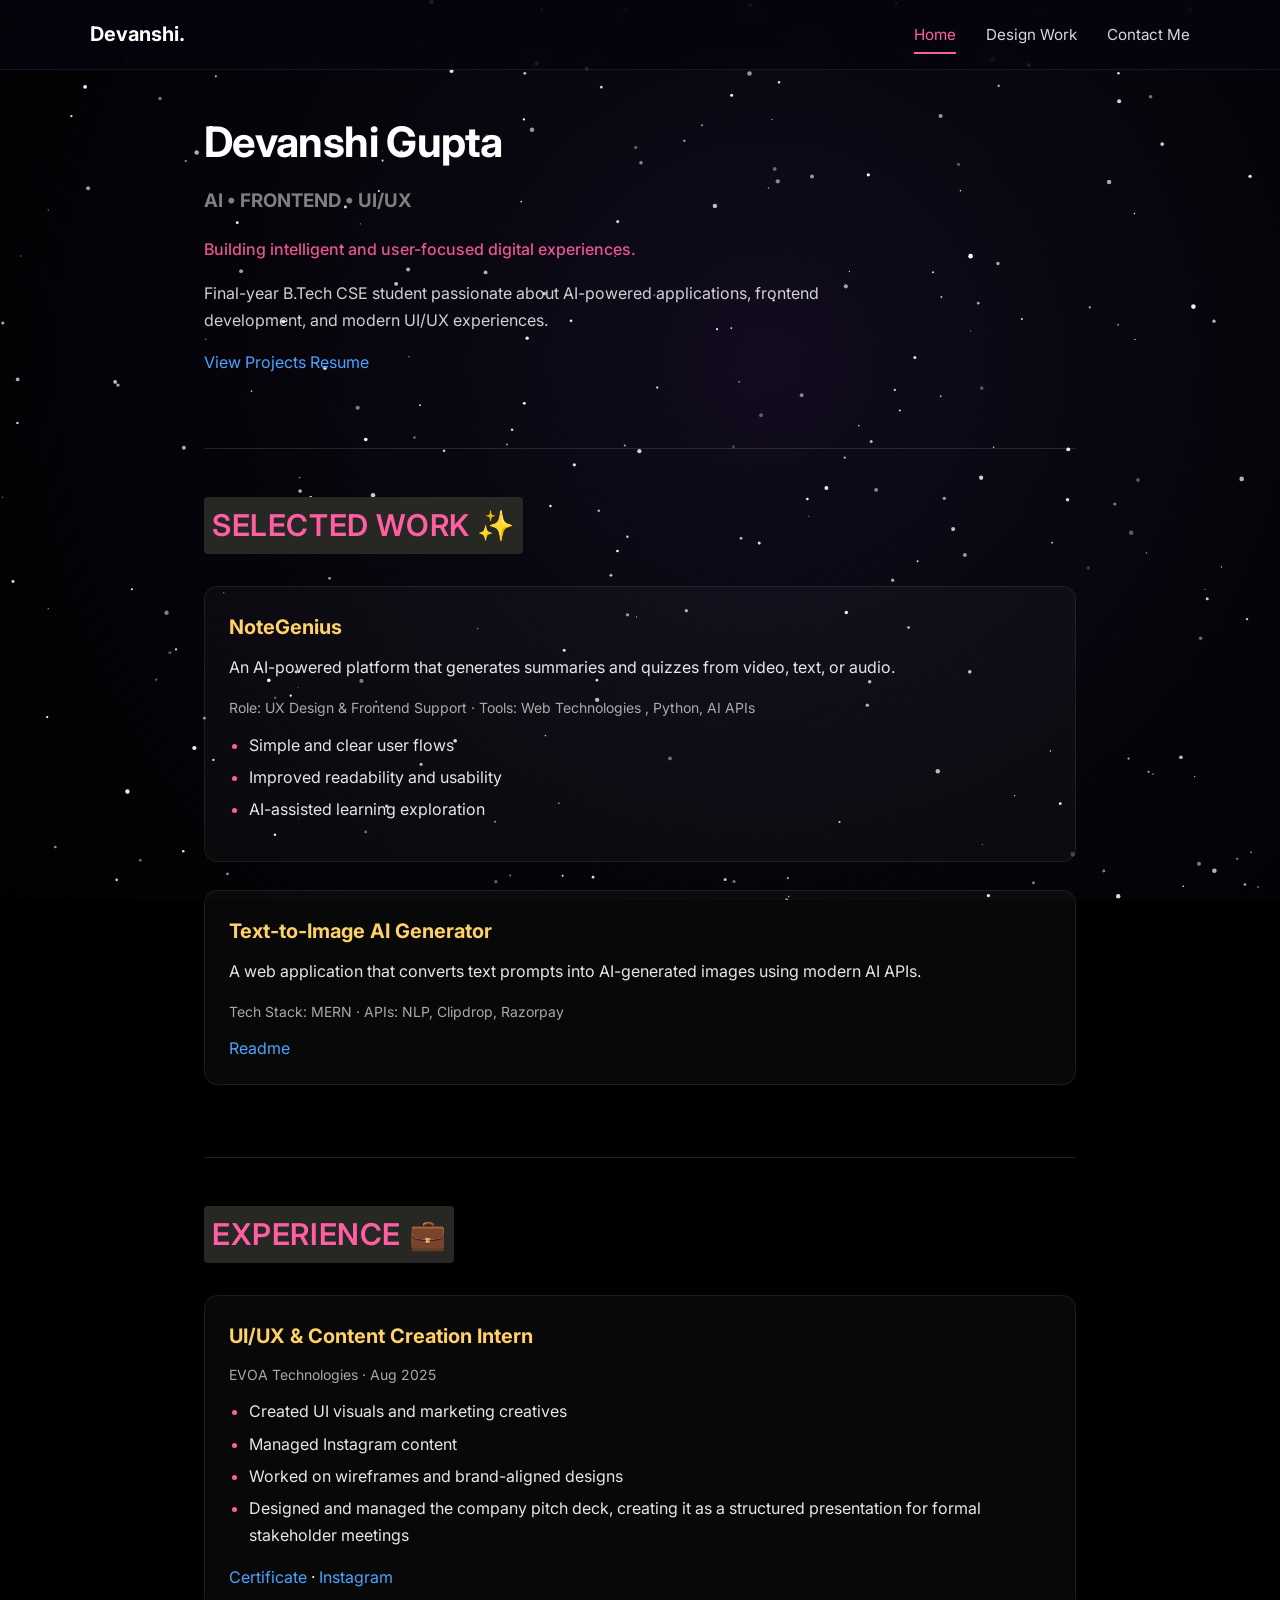
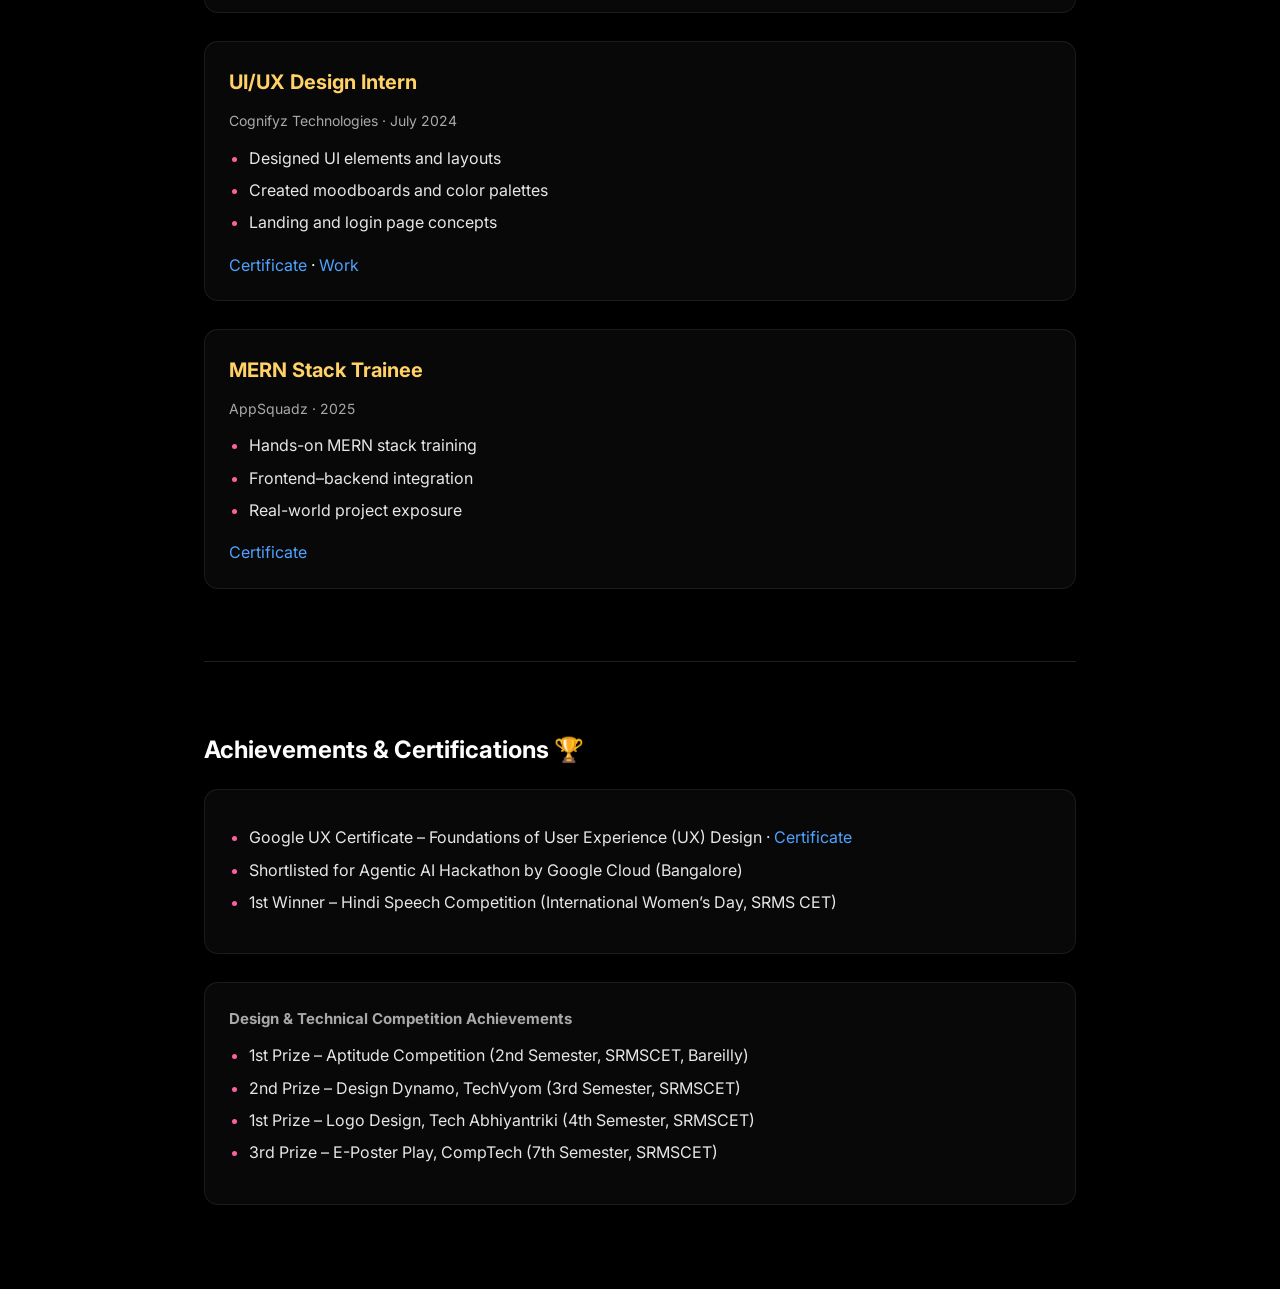
==== index.html @ cb3f4ba8 "Fix HTML encoding issues in index.html" ====
<!DOCTYPE html>
<html lang="en">
<head>
  <meta charset="UTF-8" />
  <meta name="viewport" content="width=device-width, initial-scale=1.0"/>
  <title>Devanshi Gupta | UI/UX Portfolio</title>
  <link rel="stylesheet" href="style.css" />
  <link href="https://fonts.googleapis.com/css2?family=Inter:wght@400;500;600;700&display=swap" rel="stylesheet">

</head>
<body>
  <canvas id="starfield"></canvas>
  <header class="navbar">
  <a href="index.html" class="logo">Devanshi.</a>

  <nav class="nav-links">
    <a href="index.html" class="active">Home</a>
    <a href="design-work.html">Design Work</a>
    <a href="contact.html">Contact Me</a>
  </nav>
  </header>

  <main class="container">

    <!-- HERO -->
    <section class="hero">
      <div class="hero-glow"></div>

      <div class="hero-card"><br>
        <h1>Devanshi Gupta</h1>
        <h3 class="hero-label" style="color: gray;">AI • FRONTEND • UI/UX</h3>

    <p class="tagline">
      Building intelligent and user-focused digital experiences.
    </p>

    <p class="hero-desc">
      Final-year B.Tech CSE student passionate about AI-powered applications,
      frontend development, and modern UI/UX experiences.
    </p>

    <div class="hero-buttons">
      <a href="#projects" class="hero-btn primary-btn">View Projects</a>

      <a href="YOUR_RESUME_LINK" target="_blank" class="hero-btn secondary-btn">
        Resume
      </a>
    </div>
  </div>
</section>

    <!-- SELECTED WORK -->
    <section class="section">
      <h2>SELECTED WORK ✨</h2>
      <!--
      <div class="project">
        
        <h3>Placement Prep Dashboard</h3>
        <p>
          A web dashboard concept designed to help final-year students track
          placement opportunities, deadlines, and interview stages.
        </p>
        <p class="meta">Role: UX/UI Designer · Tools: Figma</p>
        <ul>
          <li>User flows and information clarity</li>
          <li>Clean dashboard layout</li>
          <li>Status-based tracking</li>
        </ul>
      </div>
      
      <div class="project">
        <h3>Interactive Whiteboard</h3>
        <p>
          An interactive virtual whiteboard that allows users to draw diagrams
          and sketches directly in the browser.
        </p>
        <p class="meta">
          Role: UI Design & Frontend Development · Tools: HTML, CSS, JavaScript
        </p>
         <a href="https://github.com/DevanshiGupta15/whiteboard2/blob/master/README.md"
       target="_blank">
      Readme
    </a>
      </div>
      -->
      <div class="project">
        <h3>NoteGenius</h3>
        <p>
          An AI-powered platform that generates summaries and quizzes from video,
          text, or audio.
        </p>
        <p class="meta">
          Role: UX Design & Frontend Support · Tools: Web Technologies , Python, AI APIs
        </p>
        <ul>
          <li>Simple and clear user flows</li>
          <li>Improved readability and usability</li>
          <li>AI-assisted learning exploration</li>
        </ul>
      </div>

      <div class="project">
        <h3>Text-to-Image AI Generator</h3>
        <p>
          A web application that converts text prompts into AI-generated images
          using modern AI APIs.
        </p>
        <p class="meta">
          Tech Stack: MERN · APIs: NLP, Clipdrop, Razorpay
        </p>
        <a href="https://github.com/DevanshiGupta15/TexttoImg/blob/main/README.md"
       target="_blank">
      Readme
    </a>
      </div>
    </section>

    <!-- EXPERIENCE -->
    <section class="section">
      <h2>EXPERIENCE 💼</h2>

      <div class="experience">
  <h3>UI/UX & Content Creation Intern</h3>

  <p class="meta">
    EVOA Technologies · Aug 2025 
    
  </p>

  <ul>
    <li>Created UI visuals and marketing creatives</li>
    <li>Managed Instagram content</li>
    <li>Worked on wireframes and brand-aligned designs</li>
    <li>Designed and managed the company pitch deck, creating it as a structured presentation for formal stakeholder meetings</li>
  </ul>
  <a href="https://www.linkedin.com/in/devanshi-gupta15/overlay/1756136230328/single-media-viewer/?profileId=ACoAADd0i3QBAl_ICYkiX5ya7Vfgvtd6nAJAlPs"
       target="_blank">
      Certificate
    </a>
    ·
    <a href="https://www.instagram.com/evoaofficial/"
       target="_blank">
      Instagram
    </a>
</div>


      <div class="experience">
        <h3>UI/UX Design Intern</h3>
        <p class="meta">Cognifyz Technologies · July 2024</p>
        <ul>
          <li>Designed UI elements and layouts</li>
          <li>Created moodboards and color palettes</li>
          <li>Landing and login page concepts</li>
        </ul>
        <a href="https://drive.google.com/file/d/1uox9ehePHI4sU49pfSfSACr34cGUeNEq/view?usp=sharing"
       target="_blank">
      Certificate
    </a>
    ·
    <a href="https://www.linkedin.com/posts/devanshi-gupta15_cognifyztechnologies-cognifyz-cognifyztech-activity-7343749617496313856-ghlP?utm_source=share&utm_medium=member_desktop&rcm=ACoAADd0i3QBAl_ICYkiX5ya7Vfgvtd6nAJAlPs"
       target="_blank">
      Work
    </a>
      </div>

      <div class="experience">
        <h3>MERN Stack Trainee</h3>
        <p class="meta">AppSquadz · 2025</p>
        <ul>
          <li>Hands-on MERN stack training</li>
          <li>Frontend–backend integration</li>
          <li>Real-world project exposure</li>
        </ul>
         <a href="https://drive.google.com/file/d/1cUeeDwEfnVWPcHRhS9qw7sGqT5dxNeBy/view?usp=sharing"
       target="_blank">
      Certificate
    </a>
      </div>
    </section>

    <section class="section">
  <h2 class="section-label">Achievements & Certifications 🏆</h2>

  <div class="experience">
    <ul>
      <li>Google UX Certificate – Foundations of User Experience (UX) Design ·
  <a href="https://coursera.org/share/23628403253c7b2052f844e660d5f1ea"
     target="_blank">
    Certificate
  </a></li>
      <li>Shortlisted for Agentic AI Hackathon by Google Cloud (Bangalore)</li>
      <li>1st Winner – Hindi Speech Competition (International Women’s Day, SRMS CET)</li>
    </ul>
  </div>

  <div class="experience">
    <p class="meta"><strong>Design & Technical Competition Achievements</strong></p>
    <ul>
      <li>1st Prize – Aptitude Competition (2nd Semester, SRMSCET, Bareilly)</li>
      <li>2nd Prize – Design Dynamo, TechVyom (3rd Semester, SRMSCET)</li>
      <li>1st Prize – Logo Design, Tech Abhiyantriki (4th Semester, SRMSCET)</li>
      <li>3rd Prize – E-Poster Play, CompTech (7th Semester, SRMSCET)</li>
    </ul>
  </div>
</section>


    


  </main>
<script>
  const canvas = document.getElementById("starfield");
  const ctx = canvas.getContext("2d");

  function resize() {
    canvas.width = window.innerWidth;
    canvas.height = window.innerHeight;
  }
  window.addEventListener("resize", resize);
  resize();

  

  const isMobile = window.innerWidth < 768;

const stars = Array.from({ length: isMobile ? 160 : 260 }, () => ({
    x: Math.random() * canvas.width,
    y: Math.random() * canvas.height,
    r: Math.random() * 1.8 + 0.5,
    speed: Math.random() * 0.4 + 0.2,
    alpha: Math.random(),
    twinkleSpeed: Math.random() * 0.02 + 0.005
  }));

  let shootingStar = null;

  function createShootingStar() {
    shootingStar = {
      x: Math.random() * canvas.width,
      y: Math.random() * canvas.height * 0.4,
      vx: Math.random() * 10 + 8,
      vy: Math.random() * 5 + 4,
      life: 0
    };
  }

  function animate() {
    ctx.clearRect(0, 0, canvas.width, canvas.height);

    /* 🌌 VISIBLE purple-blue galaxy glow */
    const glow = ctx.createRadialGradient(
      canvas.width * 0.6,
      canvas.height * 0.4,
      0,
      canvas.width * 0.6,
      canvas.height * 0.4,
      canvas.width
    );
    glow.addColorStop(0, "rgba(150,100,255,0.12)");
    glow.addColorStop(1, "rgba(0,0,0,0)");
    ctx.fillStyle = glow;
    ctx.fillRect(0, 0, canvas.width, canvas.height);

    /* ⭐ stars */
    stars.forEach(star => {
      star.alpha += star.twinkleSpeed;
      if (star.alpha <= 0 || star.alpha >= 1) {
        star.twinkleSpeed *= -1;
      }

      ctx.fillStyle = `rgba(255,255,255,${star.alpha})`;
      ctx.beginPath();
      ctx.arc(
        star.x,
        star.y,
        star.r,
        0,
        Math.PI * 2
      );
      ctx.fill();

      star.y -= star.speed;
      if (star.y < 0) {
        star.y = canvas.height;
        star.x = Math.random() * canvas.width;
      }
    });

    /* 🌠 MORE FREQUENT shooting star */
    if (Math.random() < (isMobile ? 0.003 : 0.006) && !shootingStar) {

      createShootingStar();
    }

    if (shootingStar) {
      ctx.strokeStyle = "rgba(255,255,255,0.9)";
      ctx.lineWidth = 2.5;
      ctx.beginPath();
      ctx.moveTo(shootingStar.x, shootingStar.y);
      ctx.lineTo(
        shootingStar.x - shootingStar.vx * 4,
        shootingStar.y - shootingStar.vy * 4
      );
      ctx.stroke();

      shootingStar.x += shootingStar.vx;
      shootingStar.y += shootingStar.vy;
      shootingStar.life++;

      if (shootingStar.life > 24) shootingStar = null;
    }

    requestAnimationFrame(animate);
  }

  animate();
</script>



</body>
</html>
---- style.css ----
/* ---------------- RESET & BASE ---------------- */
* {
  box-sizing: border-box;
}

body {
  margin: 0;
  font-family: Inter, system-ui, -apple-system, BlinkMacSystemFont, sans-serif;
  background: radial-gradient(circle at top, #0a0a0a, #000);
  color: #fff;
  line-height: 1.65;
}

/* ---------------- LAYOUT ---------------- */
.container {
  max-width: 920px;
  margin: auto;
  padding: 56px 24px;
}

/* ---------------- HERO ---------------- */
.hero {
  margin-bottom: 72px;
}

.hero h1 {
  font-size: clamp(36px, 6vw, 52px);
  margin-bottom: 12px;
  letter-spacing: -0.02em;
}

.tagline {
  color: #ff5fa2;
  font-weight: 500;
  margin-bottom: 18px;
  font-size: 16px;
}

.hero p {
  max-width: 680px;
  opacity: 0.9;
}

/* ---------------- SECTIONS ---------------- */
.section {
  margin-top: 72px;
  padding-top: 48px;
  border-top: 1px solid rgba(255, 255, 255, 0.12);
}


/* -------- Notion-style Section Labels -------- */
/* -------- Notion-style section labels (ONLY work & experience) -------- */
/* HERO H1 – always big */


/* ===== Notion-style section badge (Selected Work, Experience ONLY) ===== */
/* ===== Pixel-close Notion section badge ===== */
.section:not(:last-child) > h1,
.section:not(:last-child) > h2 {
  all: unset;
  display: inline-flex;
  align-items: center;
  gap: 6px;

  font-family: Inter, system-ui, sans-serif;
  font-size: 30px;
  font-weight: 600;
  letter-spacing: 0.02em;
  text-transform: uppercase;

  color: #ff5fa2;                      /* softer Notion pink */
  background: rgb(39, 39, 36);/* flat highlight */

  padding: 4px 8px;                    /* tighter like Notion */
  border-radius: 4px;                  /* NOT pill */

  margin-bottom: 32px;
}





/* ---------------- CARDS ---------------- */
.project,
.experience {
  background: rgba(255, 255, 255, 0.03);
  border: 1px solid rgba(255, 255, 255, 0.08);
  border-radius: 14px;
  padding: 24px 24px 22px;
  margin-bottom: 28px;
  transition: transform 0.25s ease, box-shadow 0.25s ease, border 0.25s ease;
}

.project:hover,
.experience:hover {
  transform: translateY(-4px);

  /* STRONGER pink outline */
  border: 2px solid #ff5fa2;

  /* subtle glow so stars ke upar bhi dikhe */
  box-shadow:
    0 0 0 1px rgba(255, 95, 162, 0.6),
    0 12px 30px rgba(0, 0, 0, 0.7);
}


/* ---------------- HEADINGS ---------------- */
.project h3,
.experience h3 {
  margin-top: 0;
  margin-bottom: 10px;
  color: #ffd166;
  font-size: 20px;
}

/* ---------------- TEXT ---------------- */
p {
  color: rgba(255, 255, 255, 0.9);
  margin-top: 0;
}

.meta {
  color: rgba(255, 255, 255, 0.65);
  font-size: 14px;
  margin-bottom: 12px;
}

/* ---------------- LISTS ---------------- */
ul {
  padding-left: 20px;
  margin-top: 10px;
}

li {
  margin-bottom: 6px;
  color: rgba(255, 255, 255, 0.9);
}

ul li::marker {
  color: #ff5fa2;
}

/* ---------------- CONTACT ---------------- */
.section:last-child p {
  margin-bottom: 10px;
  font-size: 15px;
}

/* ---------------- LINKS ---------------- */
a {
  color: #4da3ff;
  text-decoration: none;
  transition: color 0.2s ease;
}

a:hover {
  color: #8fc1ff;
  text-decoration: underline;
}

/* ---------------- RESPONSIVE ---------------- */
@media (max-width: 600px) {
  .container {
    padding: 40px 18px;
  }

  .project,
  .experience {
    padding: 20px;
  }
}
.hero h1 {
  font-family: Inter, system-ui, -apple-system, BlinkMacSystemFont, sans-serif;
  font-size: 42px;              /* Notion H1 feel */
  font-weight: 700;             /* Same as Notion */
  line-height: 1.2;
  letter-spacing: -0.015em;     /* Notion-style tight spacing */
  margin-bottom: 12px;
}
/* ===== Notion-style Contact heading ===== */

.section:last-child > h3 {
  all: unset; /* reset badge / heading interference */
  display: flex;
  align-items: center;
  gap: 6px;

  font-family: Inter, system-ui, sans-serif;
  font-size: 24px;      /* ≈ 1.5em Notion H2 */
  font-weight: 600;
  line-height: 1.3;

  color: #ffffff;
  margin-bottom: 16px;
}
/* ===== Contact blue strip ===== */
.contact-section {
  background: linear-gradient(
    90deg,
    rgba(77, 163, 255, 0.15),
    rgba(77, 163, 255, 0.05)
  );
  border-left: 4px solid #4da3ff;
  padding: 32px 24px;
  border-radius: 12px;
}

/* Contact heading */
.contact-section h2 {
  margin-top: 0;
  font-size: 24px;
  font-weight: 600;
}

/* Contact links */
.contact-section a {
  color: #4da3ff;
  font-weight: 500;
}

.contact-section a:hover {
  text-decoration: underline;
}
/* ===== Live animated dark background ===== */
body {
  background: #000;
  position: relative;
  overflow-x: hidden;
}

/* ===== Starfield canvas background ===== */
#starfield {
  position: fixed;
  top: 0;
  left: 0;
  width: 100%;
  height: 100%;
  z-index: -1;      /* content ke peeche */
  background: black;
}
/* =========================================
   MULTI-PAGE NAVIGATION
========================================= */

.navbar {
  position: fixed;
  top: 0;
  left: 0;
  width: 100%;
  padding: 18px 7%;
  display: flex;
  align-items: center;
  justify-content: space-between;
  background: rgba(5, 5, 15, 0.72);
  backdrop-filter: blur(14px);
  -webkit-backdrop-filter: blur(14px);
  border-bottom: 1px solid rgba(255, 255, 255, 0.08);
  box-sizing: border-box;
  z-index: 1000;
}

.logo {
  color: #ffffff;
  font-size: 1.25rem;
  font-weight: 700;
  text-decoration: none;
}

.nav-links {
  display: flex;
  align-items: center;
  gap: 30px;
}

.nav-links a {
  position: relative;
  color: #d7d7e0;
  font-size: 0.95rem;
  text-decoration: none;
  transition: color 0.25s ease;
}

.nav-links a:hover,
.nav-links a.active {
  color: #ff5fa2;
}

.nav-links a::after {
  content: "";
  position: absolute;
  left: 0;
  bottom: -7px;
  width: 0;
  height: 2px;
  background: #ff5fa2;
  transition: width 0.25s ease;
}

.nav-links a:hover::after,
.nav-links a.active::after {
  width: 100%;
}

main {
  width: min(1100px, calc(100% - 48px));
  margin: 0 auto;
  padding-top: 90px;
}


/* =========================================
   COMMON INTERNAL PAGE HERO
========================================= */

.page-hero {
  max-width: 780px;
  padding: 75px 0 50px;
}

.page-hero h1 {
  margin: 8px 0 20px;
  font-size: clamp(3rem, 7vw, 5.7rem);
  line-height: 1;
  letter-spacing: -0.06em;
}

.page-hero > p:last-child {
  max-width: 700px;
  color: #b9b9c6;
  font-size: 1rem;
  line-height: 1.8;
}

.eyebrow {
  margin-bottom: 10px;
  color: #ff5fa2;
  font-size: 0.78rem;
  font-weight: 700;
  letter-spacing: 0.18em;
  text-transform: uppercase;
}

.green-text {
  color: #71f5a7;
}


/* =========================================
   DESIGN WORK CATEGORY CARDS
========================================= */

.design-category-grid {
  display: grid;
  grid-template-columns: repeat(2, minmax(0, 1fr));
  gap: 25px;
  padding-bottom: 90px;
}

.design-category-card {
  position: relative;
  min-height: 360px;
  padding: 34px;
  display: flex;
  flex-direction: column;
  justify-content: space-between;
  color: #ffffff;
  text-decoration: none;
  overflow: hidden;
  background:
    radial-gradient(
      circle at 90% 10%,
      rgba(113, 245, 167, 0.21),
      transparent 36%
    ),
    rgba(11, 29, 22, 0.78);
  border: 2px solid rgba(113, 245, 167, 0.55);
  border-radius: 22px;
  box-shadow:
    0 0 0 1px rgba(113, 245, 167, 0.08),
    0 18px 45px rgba(0, 0, 0, 0.42);
  transition:
    transform 0.3s ease,
    border-color 0.3s ease,
    box-shadow 0.3s ease;
}

.design-category-card::before {
  content: "";
  position: absolute;
  width: 170px;
  height: 170px;
  right: -55px;
  bottom: -60px;
  background: rgba(113, 245, 167, 0.1);
  border: 1px solid rgba(113, 245, 167, 0.25);
  border-radius: 50%;
}

.design-category-card:hover {
  transform: translateY(-7px);
  border-color: #71f5a7;
  box-shadow:
    0 0 0 1px rgba(113, 245, 167, 0.45),
    0 22px 50px rgba(0, 0, 0, 0.55),
    0 0 32px rgba(113, 245, 167, 0.1);
}

.category-number {
  position: relative;
  color: rgba(113, 245, 167, 0.7);
  font-size: 0.8rem;
  font-weight: 700;
  letter-spacing: 0.16em;
}

.category-content {
  position: relative;
  z-index: 1;
}

.category-label {
  margin-bottom: 10px;
  color: #71f5a7;
  font-size: 0.75rem;
  font-weight: 700;
  letter-spacing: 0.12em;
  text-transform: uppercase;
}

.category-content h2 {
  margin: 0 0 18px;
  font-size: clamp(2rem, 4vw, 3rem);
  line-height: 1.05;
  letter-spacing: -0.045em;
}

.category-content > p {
  max-width: 470px;
  margin-bottom: 30px;
  color: #b9c8be;
  line-height: 1.75;
}

.category-link {
  display: inline-flex;
  align-items: center;
  gap: 10px;
  color: #ffffff;
  font-size: 0.92rem;
  font-weight: 600;
}

.category-link span {
  color: #71f5a7;
  font-size: 1.15rem;
  transition: transform 0.25s ease;
}

.design-category-card:hover .category-link span {
  transform: translateX(5px);
}


/* =========================================
   PHOTOSHOP AND CANVA GALLERIES
========================================= */

.gallery-hero {
  padding-bottom: 40px;
}

.back-link {
  display: inline-block;
  margin-bottom: 40px;
  color: #b7b7c4;
  font-size: 0.88rem;
  text-decoration: none;
  transition: color 0.25s ease;
}

.back-link:hover {
  color: #71f5a7;
}

.design-gallery {
  display: grid;
  grid-template-columns: repeat(2, minmax(0, 1fr));
  gap: 24px;
  padding-bottom: 90px;
}

.gallery-card {
  overflow: hidden;
  background: rgba(13, 18, 25, 0.82);
  border: 1px solid rgba(113, 245, 167, 0.2);
  border-radius: 18px;
  box-shadow: 0 16px 38px rgba(0, 0, 0, 0.38);
  transition:
    transform 0.3s ease,
    border-color 0.3s ease;
}

.gallery-card:hover {
  transform: translateY(-5px);
  border-color: rgba(113, 245, 167, 0.75);
}

.gallery-image {
  width: 100%;
  aspect-ratio: 4 / 3;
  overflow: hidden;
  background: rgba(255, 255, 255, 0.04);
}

.gallery-image img {
  width: 100%;
  height: 100%;
  display: block;
  object-fit: cover;
  transition: transform 0.45s ease;
}

.gallery-card:hover .gallery-image img {
  transform: scale(1.035);
}

.gallery-info {
  padding: 20px 22px 22px;
}

.gallery-info h3 {
  margin: 0 0 8px;
  font-size: 1.12rem;
}

.gallery-info p {
  margin: 0;
  color: #9696a5;
  font-size: 0.84rem;
}


/* =========================================
   CONTACT PAGE BLUE BOX
========================================= */

.contact-blue-box {
  padding: 42px;
  display: grid;
  grid-template-columns: 1.15fr 0.85fr;
  gap: 45px;
  align-items: center;
  background:
    radial-gradient(
      circle at 15% 20%,
      rgba(98, 170, 255, 0.27),
      transparent 40%
    ),
    linear-gradient(
      135deg,
      rgba(20, 66, 145, 0.88),
      rgba(24, 38, 100, 0.88)
    );
  border: 1px solid rgba(130, 187, 255, 0.45);
  border-radius: 24px;
  box-shadow:
    0 18px 50px rgba(0, 0, 0, 0.45),
    0 0 35px rgba(58, 131, 246, 0.1);
}

.contact-small-heading {
  margin-bottom: 14px;
  color: #a9d2ff;
  font-size: 0.78rem;
  font-weight: 700;
  letter-spacing: 0.15em;
  text-transform: uppercase;
}

.contact-blue-content h2 {
  max-width: 650px;
  margin: 0 0 18px;
  font-size: clamp(2rem, 4vw, 3.3rem);
  line-height: 1.08;
  letter-spacing: -0.045em;
}

.contact-blue-content > p:last-child {
  max-width: 600px;
  margin: 0;
  color: #c7d9f4;
  line-height: 1.75;
}

.contact-links {
  display: flex;
  flex-direction: column;
  gap: 12px;
}

.contact-link-item {
  padding: 15px 17px;
  display: flex;
  flex-direction: column;
  gap: 6px;
  color: #ffffff;
  text-decoration: none;
  background: rgba(5, 17, 49, 0.34);
  border: 1px solid rgba(166, 207, 255, 0.2);
  border-radius: 13px;
  transition:
    background 0.25s ease,
    border-color 0.25s ease,
    transform 0.25s ease;
}

.contact-link-item:hover {
  transform: translateX(4px);
  background: rgba(5, 17, 49, 0.55);
  border-color: rgba(166, 207, 255, 0.65);
}

.contact-link-label {
  color: #a9d2ff;
  font-size: 0.72rem;
  font-weight: 700;
  letter-spacing: 0.12em;
  text-transform: uppercase;
}


/* =========================================
   DIRECT MAIL SECTION
========================================= */

.direct-mail-section {
  margin: 28px 0 90px;
  padding: 38px;
  display: grid;
  grid-template-columns: auto 1fr;
  gap: 28px;
  align-items: start;
  background: rgba(14, 14, 29, 0.82);
  border: 1px solid rgba(255, 255, 255, 0.1);
  border-radius: 22px;
  box-shadow: 0 16px 42px rgba(0, 0, 0, 0.36);
}

.mail-icon {
  width: 64px;
  height: 64px;
  display: grid;
  place-items: center;
  color: #ff8abc;
  font-size: 1.7rem;
  background: rgba(255, 95, 162, 0.1);
  border: 1px solid rgba(255, 95, 162, 0.28);
  border-radius: 16px;
}

.mail-content h2 {
  margin: 0 0 12px;
  font-size: clamp(1.8rem, 4vw, 2.7rem);
  letter-spacing: -0.04em;
}

.mail-content > p:not(.eyebrow) {
  max-width: 650px;
  margin-bottom: 25px;
  color: #aaaab8;
  line-height: 1.75;
}

.mail-button {
  display: inline-flex;
  align-items: center;
  gap: 10px;
  padding: 13px 20px;
  color: #ffffff;
  font-size: 0.9rem;
  font-weight: 600;
  text-decoration: none;
  background: linear-gradient(135deg, #ff5fa2, #7557ff);
  border-radius: 12px;
  box-shadow: 0 10px 28px rgba(255, 95, 162, 0.18);
  transition:
    transform 0.25s ease,
    box-shadow 0.25s ease;
}

.mail-button:hover {
  transform: translateY(-3px);
  box-shadow: 0 14px 32px rgba(255, 95, 162, 0.3);
}


/* =========================================
   RESPONSIVE DESIGN
========================================= */

@media (max-width: 800px) {
  .design-category-grid,
  .design-gallery,
  .contact-blue-box {
    grid-template-columns: 1fr;
  }

  .design-category-card {
    min-height: 310px;
  }

  .contact-blue-box {
    padding: 30px;
    gap: 32px;
  }
}

@media (max-width: 600px) {
  .navbar {
    padding: 16px 5%;
  }

  .logo {
    font-size: 1rem;
  }

  .nav-links {
    gap: 13px;
  }

  .nav-links a {
    font-size: 0.76rem;
  }

  main {
    padding-top: 78px;
  }

  .page-hero {
    padding: 52px 0 38px;
  }

  .design-category-card {
    min-height: 290px;
    padding: 25px;
  }

  .design-gallery {
    grid-template-columns: 1fr;
  }

  .contact-blue-box {
    padding: 25px;
  }

  .direct-mail-section {
    padding: 25px;
    grid-template-columns: 1fr;
  }

  .mail-icon {
    width: 54px;
    height: 54px;
  }
}

/* =========================
   PHOTOSHOP PAGE
========================= */

.photoshop-page {
  position: relative;
  z-index: 2;
  width: min(1180px, 92%);
  margin: 0 auto;
  padding: 140px 0 90px;
}

.photoshop-heading {
  margin-bottom: 85px;
}

.photoshop-label {
  margin-bottom: 14px;
  color: #56ff9d;
  font-size: 0.85rem;
  font-weight: 700;
  letter-spacing: 0.2em;
  text-transform: uppercase;
}

.photoshop-heading h1 {
  margin: 0 0 20px;
  font-size: clamp(3.2rem, 8vw, 6.5rem);
  font-weight: 800;
  line-height: 0.95;
  letter-spacing: -0.04em;
}

.photoshop-intro {
  max-width: 650px;
  color: #bcbccc;
  font-size: 1.05rem;
  line-height: 1.7;
}

.photoshop-project-list {
  display: flex;
  flex-direction: column;
  gap: 100px;
}

.photoshop-project {
  padding-bottom: 85px;
  border-bottom: 1px solid rgba(255, 255, 255, 0.12);
}

.photoshop-project:last-child {
  border-bottom: none;
}

.photoshop-project h2 {
  max-width: 1000px;
  margin: 0 0 42px;
  color: #ffffff;
  font-size: clamp(2rem, 4.5vw, 4rem);
  font-weight: 800;
  line-height: 1.15;
  letter-spacing: -0.025em;
}

.photoshop-images-row {
  display: grid;
  grid-template-columns: minmax(0, 1fr) auto minmax(0, 1fr);
  align-items: center;
  gap: 28px;
}

.photoshop-image-box {
  position: relative;
  width: 100%;
  height: 390px;
  padding: 0;
  overflow: hidden;
  border: 2px solid #43f58a;
  border-radius: 24px;
  background: rgba(67, 245, 138, 0.05);
  box-shadow: 0 0 0 rgba(67, 245, 138, 0);
  cursor: zoom-in;
  transition:
    transform 0.3s ease,
    box-shadow 0.3s ease,
    border-color 0.3s ease;
}

.photoshop-image-box:hover {
  transform: translateY(-7px);
  border-color: #73ffad;
  box-shadow: 0 20px 55px rgba(67, 245, 138, 0.18);
}

.photoshop-image-box:focus-visible {
  outline: 3px solid #ffffff;
  outline-offset: 5px;
}

.photoshop-image-box img {
  width: 100%;
  height: 100%;
  display: block;
  object-fit: cover;
  transition: transform 0.45s ease;
}

.photoshop-image-box:hover img {
  transform: scale(1.035);
}

.image-type {
  position: absolute;
  top: 18px;
  left: 18px;
  z-index: 2;
  padding: 8px 15px;
  border: 1px solid rgba(67, 245, 138, 0.6);
  border-radius: 999px;
  background: rgba(7, 9, 14, 0.86);
  color: #70ffa9;
  font-size: 0.78rem;
  font-weight: 700;
  letter-spacing: 0.08em;
  text-transform: uppercase;
  backdrop-filter: blur(8px);
}

.photoshop-arrow {
  color: #ff3f4f;
  font-size: clamp(3.5rem, 7vw, 6rem);
  line-height: 1;
  filter: drop-shadow(0 0 13px rgba(255, 63, 79, 0.55));
  animation: photoshopArrowMove 1.3s ease-in-out infinite;
}

@keyframes photoshopArrowMove {
  0%,
  100% {
    transform: translateX(0);
  }

  50% {
    transform: translateX(9px);
  }
}


/* PSD download link */

.psd-download-area {
  margin-top: 30px;
  text-align: center;
}

.psd-download-area p {
  margin: 0 0 6px;
  color: #ababba;
  font-size: 0.9rem;
}

.psd-download-link {
  color: #4c9fff;
  font-size: 1.05rem;
  font-weight: 600;
  text-decoration: underline;
  text-underline-offset: 4px;
  transition:
    color 0.25s ease,
    text-shadow 0.25s ease;
}

.psd-download-link:hover {
  color: #8bc4ff;
  text-shadow: 0 0 12px rgba(76, 159, 255, 0.45);
}


/* Image popup */

body.lightbox-open {
  overflow: hidden;
}

.photoshop-lightbox {
  position: fixed;
  inset: 0;
  z-index: 9999;
  display: flex;
  align-items: center;
  justify-content: center;
  padding: 40px;
  background: rgba(3, 5, 10, 0.88);
  opacity: 0;
  visibility: hidden;
  backdrop-filter: blur(12px);
  transition:
    opacity 0.28s ease,
    visibility 0.28s ease;
}

.photoshop-lightbox.show {
  opacity: 1;
  visibility: visible;
}

.photoshop-lightbox img {
  max-width: min(1050px, 90vw);
  max-height: 84vh;
  display: block;
  object-fit: contain;
  border: 3px solid #43f58a;
  border-radius: 20px;
  background: #090b10;
  box-shadow:
    0 0 30px rgba(67, 245, 138, 0.25),
    0 30px 90px rgba(0, 0, 0, 0.65);
  transform: scale(0.88);
  transition: transform 0.3s ease;
}

.photoshop-lightbox.show img {
  transform: scale(1);
}

.lightbox-close {
  position: fixed;
  top: 24px;
  right: 30px;
  z-index: 10000;
  width: 50px;
  height: 50px;
  padding: 0;
  border: 1px solid rgba(67, 245, 138, 0.55);
  border-radius: 50%;
  background: rgba(8, 10, 15, 0.9);
  color: #ffffff;
  font-family: Arial, sans-serif;
  font-size: 2rem;
  line-height: 1;
  cursor: pointer;
  transition:
    transform 0.25s ease,
    background 0.25s ease,
    border-color 0.25s ease;
}

.lightbox-close:hover {
  transform: rotate(90deg);
  border-color: #43f58a;
  background: rgba(67, 245, 138, 0.13);
}


/* Responsive */

@media (max-width: 850px) {
  .photoshop-page {
    padding-top: 115px;
  }

  .photoshop-heading {
    margin-bottom: 65px;
  }

  .photoshop-project-list {
    gap: 75px;
  }

  .photoshop-project {
    padding-bottom: 65px;
  }

  .photoshop-images-row {
    grid-template-columns: 1fr;
    gap: 22px;
  }

  .photoshop-arrow {
    justify-self: center;
    transform: rotate(90deg);
    animation: photoshopArrowMoveMobile 1.3s ease-in-out infinite;
  }

  @keyframes photoshopArrowMoveMobile {
    0%,
    100% {
      transform: rotate(90deg) translateX(0);
    }

    50% {
      transform: rotate(90deg) translateX(9px);
    }
  }

  .photoshop-image-box {
    height: 340px;
  }
}

@media (max-width: 520px) {
  .photoshop-page {
    width: 90%;
    padding-top: 105px;
  }

  .photoshop-heading h1 {
    font-size: 3rem;
  }

  .photoshop-project h2 {
    margin-bottom: 30px;
    font-size: 2rem;
  }

  .photoshop-image-box {
    height: 280px;
    border-radius: 18px;
  }

  .photoshop-lightbox {
    padding: 18px;
  }

  .photoshop-lightbox img {
    max-width: 94vw;
    max-height: 80vh;
    border-radius: 14px;
  }

  .lightbox-close {
    top: 15px;
    right: 15px;
    width: 44px;
    height: 44px;
  }
}
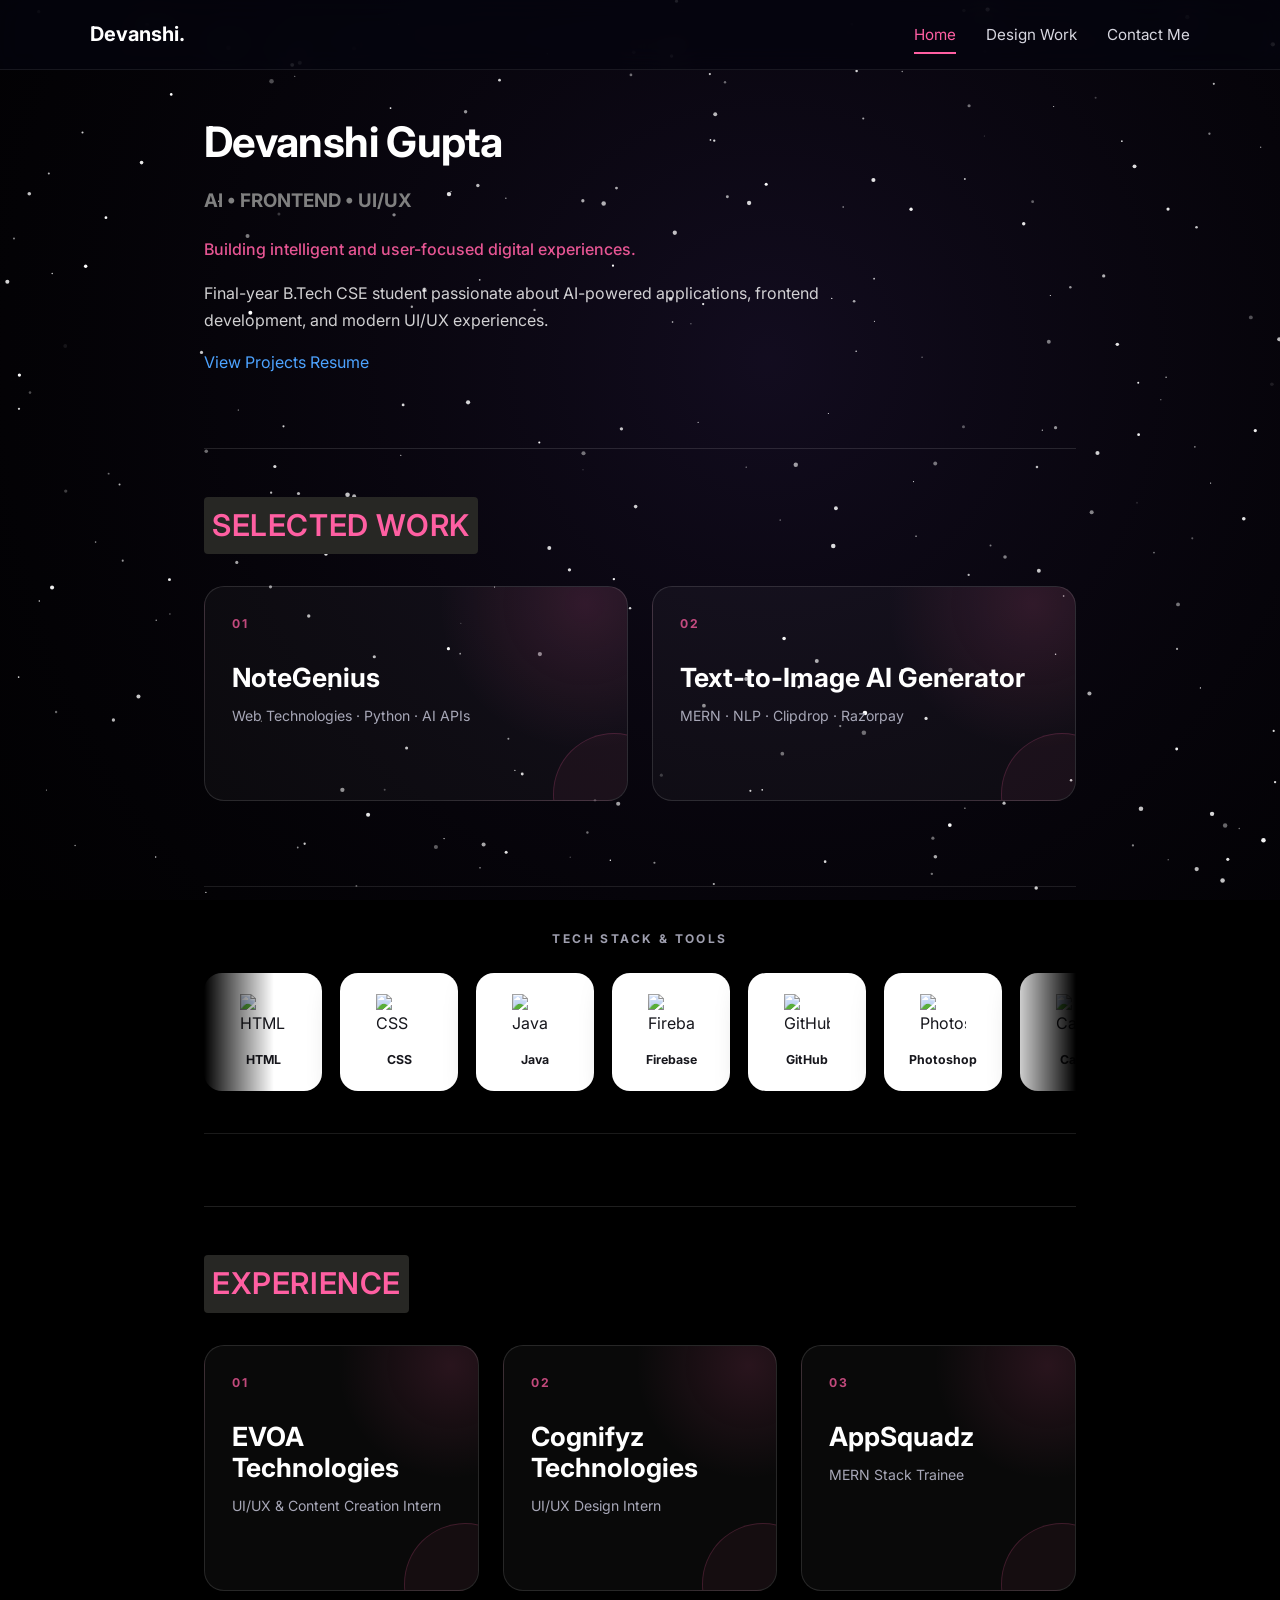
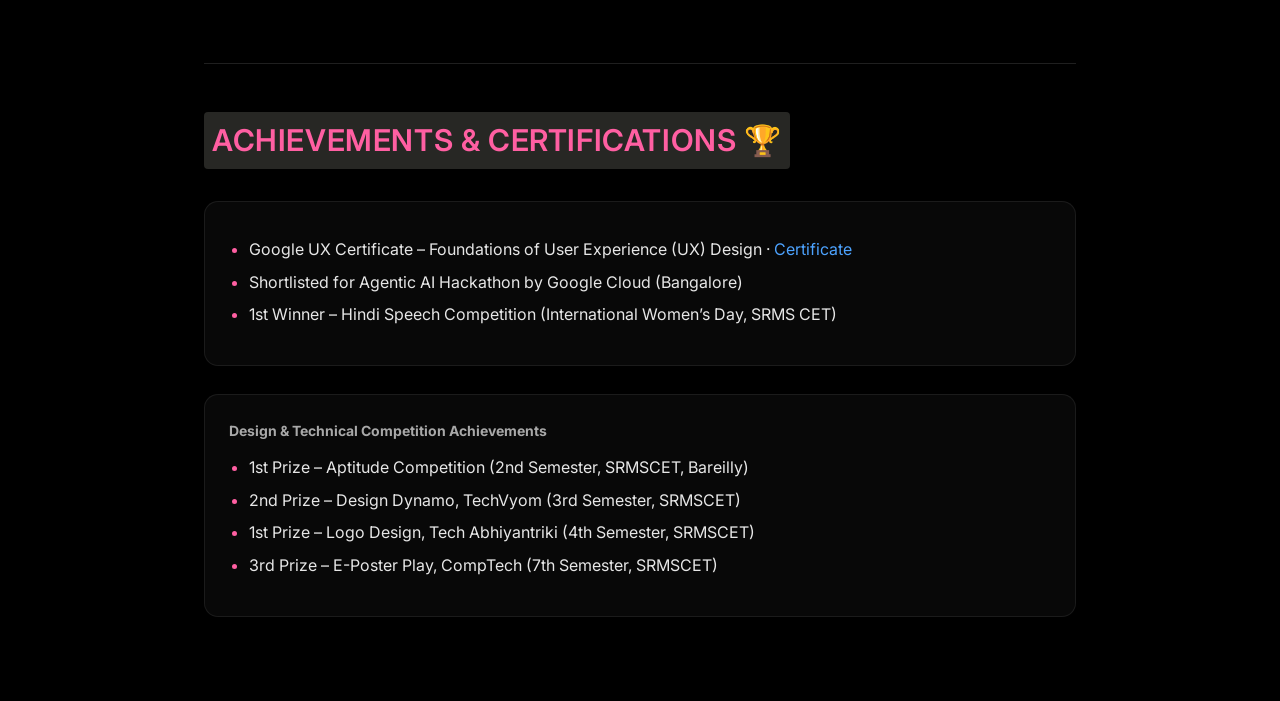
==== commit 506b0e3a: "Redesign homepage with interactive project cards and skills marquee" ====
--- a/index.html
+++ b/index.html
@@ -50,132 +50,148 @@
 </section>
 
     <!-- SELECTED WORK -->
-    <section class="section">
-      <h2>SELECTED WORK ✨</h2>
-      <!--
-      <div class="project">
-        
-        <h3>Placement Prep Dashboard</h3>
-        <p>
-          A web dashboard concept designed to help final-year students track
-          placement opportunities, deadlines, and interview stages.
-        </p>
-        <p class="meta">Role: UX/UI Designer · Tools: Figma</p>
-        <ul>
-          <li>User flows and information clarity</li>
-          <li>Clean dashboard layout</li>
-          <li>Status-based tracking</li>
-        </ul>
-      </div>
-      
-      <div class="project">
-        <h3>Interactive Whiteboard</h3>
-        <p>
-          An interactive virtual whiteboard that allows users to draw diagrams
-          and sketches directly in the browser.
-        </p>
-        <p class="meta">
-          Role: UI Design & Frontend Development · Tools: HTML, CSS, JavaScript
-        </p>
-         <a href="https://github.com/DevanshiGupta15/whiteboard2/blob/master/README.md"
-       target="_blank">
-      Readme
-    </a>
-      </div>
-      -->
-      <div class="project">
-        <h3>NoteGenius</h3>
-        <p>
-          An AI-powered platform that generates summaries and quizzes from video,
-          text, or audio.
-        </p>
-        <p class="meta">
-          Role: UX Design & Frontend Support · Tools: Web Technologies , Python, AI APIs
-        </p>
-        <ul>
-          <li>Simple and clear user flows</li>
-          <li>Improved readability and usability</li>
-          <li>AI-assisted learning exploration</li>
-        </ul>
-      </div>
-
-      <div class="project">
-        <h3>Text-to-Image AI Generator</h3>
-        <p>
-          A web application that converts text prompts into AI-generated images
-          using modern AI APIs.
-        </p>
-        <p class="meta">
-          Tech Stack: MERN · APIs: NLP, Clipdrop, Razorpay
-        </p>
-        <a href="https://github.com/DevanshiGupta15/TexttoImg/blob/main/README.md"
-       target="_blank">
-      Readme
-    </a>
+    <section class="section portfolio-section" id="projects">
+      <h2 class="portfolio-heading">SELECTED WORK</h2>
+
+      <div class="project-grid compact-grid">
+        <article class="expand-card project-card" tabindex="0" role="button" aria-label="Open NoteGenius project details">
+          <div class="card-summary">
+            <span class="card-number">01</span>
+            <h3>NoteGenius</h3>
+            <p class="compact-stack">Web Technologies · Python · AI APIs</p>
+            <span class="open-hint">Click to explore ↗</span>
+          </div>
+          <div class="card-details">
+            <h3>NoteGenius</h3>
+            <p>
+              An AI-powered platform that generates summaries and quizzes from video,
+              text, or audio.
+            </p>
+            <p class="meta">
+              Role: UX Design & Frontend Support · Tools: Web Technologies, Python, AI APIs
+            </p>
+            <ul>
+              <li>Simple and clear user flows</li>
+              <li>Improved readability and usability</li>
+              <li>AI-assisted learning exploration</li>
+            </ul>
+          </div>
+        </article>
+
+        <article class="expand-card project-card" tabindex="0" role="button" aria-label="Open Text-to-Image AI Generator project details">
+          <div class="card-summary">
+            <span class="card-number">02</span>
+            <h3>Text-to-Image AI Generator</h3>
+            <p class="compact-stack">MERN · NLP · Clipdrop · Razorpay</p>
+            <span class="open-hint">Click to explore ↗</span>
+          </div>
+          <div class="card-details">
+            <h3>Text-to-Image AI Generator</h3>
+            <p>
+              A web application that converts text prompts into AI-generated images
+              using modern AI APIs.
+            </p>
+            <p class="meta">Tech Stack: MERN · APIs: NLP, Clipdrop, Razorpay</p>
+            <a href="https://github.com/DevanshiGupta15/TexttoImg/blob/main/README.md" target="_blank">Readme</a>
+          </div>
+        </article>
       </div>
     </section>
 
+    <!-- SKILLS MARQUEE -->
+    <section class="skills-section" aria-label="Tech stack">
+      <p class="skills-label">TECH STACK & TOOLS</p>
+      <div class="skills-marquee">
+        <div class="skills-track">
+          <div class="skill-box"><img src="https://cdn.jsdelivr.net/gh/devicons/devicon/icons/html5/html5-original.svg" alt="HTML"><span>HTML</span></div>
+          <div class="skill-box"><img src="https://cdn.jsdelivr.net/gh/devicons/devicon/icons/css3/css3-original.svg" alt="CSS"><span>CSS</span></div>
+          <div class="skill-box"><img src="https://cdn.jsdelivr.net/gh/devicons/devicon/icons/java/java-original.svg" alt="Java"><span>Java</span></div>
+          <div class="skill-box"><img src="https://cdn.jsdelivr.net/gh/devicons/devicon/icons/firebase/firebase-plain.svg" alt="Firebase"><span>Firebase</span></div>
+          <div class="skill-box"><img src="https://cdn.jsdelivr.net/gh/devicons/devicon/icons/github/github-original.svg" alt="GitHub"><span>GitHub</span></div>
+          <div class="skill-box"><img src="https://api.iconify.design/logos:adobe-photoshop.svg" alt="Photoshop"><span>Photoshop</span></div>
+          <div class="skill-box"><img src="https://api.iconify.design/logos:canva-icon.svg" alt="Canva"><span>Canva</span></div>
+          <div class="skill-box"><img src="https://api.iconify.design/logos:microsoft-powerpoint.svg" alt="PowerPoint"><span>PowerPoint</span></div>
+          <div class="skill-box"><img src="https://api.iconify.design/logos:microsoft-word.svg" alt="Microsoft Word"><span>Word</span></div>
+
+          <div class="skill-box" aria-hidden="true"><img src="https://cdn.jsdelivr.net/gh/devicons/devicon/icons/html5/html5-original.svg" alt=""><span>HTML</span></div>
+          <div class="skill-box" aria-hidden="true"><img src="https://cdn.jsdelivr.net/gh/devicons/devicon/icons/css3/css3-original.svg" alt=""><span>CSS</span></div>
+          <div class="skill-box" aria-hidden="true"><img src="https://cdn.jsdelivr.net/gh/devicons/devicon/icons/java/java-original.svg" alt=""><span>Java</span></div>
+          <div class="skill-box" aria-hidden="true"><img src="https://cdn.jsdelivr.net/gh/devicons/devicon/icons/firebase/firebase-plain.svg" alt=""><span>Firebase</span></div>
+          <div class="skill-box" aria-hidden="true"><img src="https://cdn.jsdelivr.net/gh/devicons/devicon/icons/github/github-original.svg" alt=""><span>GitHub</span></div>
+          <div class="skill-box" aria-hidden="true"><img src="https://api.iconify.design/logos:adobe-photoshop.svg" alt=""><span>Photoshop</span></div>
+          <div class="skill-box" aria-hidden="true"><img src="https://api.iconify.design/logos:canva-icon.svg" alt=""><span>Canva</span></div>
+          <div class="skill-box" aria-hidden="true"><img src="https://api.iconify.design/logos:microsoft-powerpoint.svg" alt=""><span>PowerPoint</span></div>
+          <div class="skill-box" aria-hidden="true"><img src="https://api.iconify.design/logos:microsoft-word.svg" alt=""><span>Word</span></div>
+        </div>
+      </div>
+    </section>
+
     <!-- EXPERIENCE -->
-    <section class="section">
-      <h2>EXPERIENCE 💼</h2>
-
-      <div class="experience">
-  <h3>UI/UX & Content Creation Intern</h3>
-
-  <p class="meta">
-    EVOA Technologies · Aug 2025 
-    
-  </p>
-
-  <ul>
-    <li>Created UI visuals and marketing creatives</li>
-    <li>Managed Instagram content</li>
-    <li>Worked on wireframes and brand-aligned designs</li>
-    <li>Designed and managed the company pitch deck, creating it as a structured presentation for formal stakeholder meetings</li>
-  </ul>
-  <a href="https://www.linkedin.com/in/devanshi-gupta15/overlay/1756136230328/single-media-viewer/?profileId=ACoAADd0i3QBAl_ICYkiX5ya7Vfgvtd6nAJAlPs"
-       target="_blank">
-      Certificate
-    </a>
-    ·
-    <a href="https://www.instagram.com/evoaofficial/"
-       target="_blank">
-      Instagram
-    </a>
-</div>
-
-
-      <div class="experience">
-        <h3>UI/UX Design Intern</h3>
-        <p class="meta">Cognifyz Technologies · July 2024</p>
-        <ul>
-          <li>Designed UI elements and layouts</li>
-          <li>Created moodboards and color palettes</li>
-          <li>Landing and login page concepts</li>
-        </ul>
-        <a href="https://drive.google.com/file/d/1uox9ehePHI4sU49pfSfSACr34cGUeNEq/view?usp=sharing"
-       target="_blank">
-      Certificate
-    </a>
-    ·
-    <a href="https://www.linkedin.com/posts/devanshi-gupta15_cognifyztechnologies-cognifyz-cognifyztech-activity-7343749617496313856-ghlP?utm_source=share&utm_medium=member_desktop&rcm=ACoAADd0i3QBAl_ICYkiX5ya7Vfgvtd6nAJAlPs"
-       target="_blank">
-      Work
-    </a>
-      </div>
-
-      <div class="experience">
-        <h3>MERN Stack Trainee</h3>
-        <p class="meta">AppSquadz · 2025</p>
-        <ul>
-          <li>Hands-on MERN stack training</li>
-          <li>Frontend–backend integration</li>
-          <li>Real-world project exposure</li>
-        </ul>
-         <a href="https://drive.google.com/file/d/1cUeeDwEfnVWPcHRhS9qw7sGqT5dxNeBy/view?usp=sharing"
-       target="_blank">
-      Certificate
-    </a>
+    <section class="section portfolio-section" id="experience">
+      <h2 class="portfolio-heading">EXPERIENCE</h2>
+
+      <div class="experience-grid compact-grid">
+        <article class="expand-card experience-card" tabindex="0" role="button" aria-label="Open EVOA experience details">
+          <div class="card-summary">
+            <span class="card-number">01</span>
+            <h3>EVOA Technologies</h3>
+            <p class="compact-stack">UI/UX & Content Creation Intern</p>
+            <span class="open-hint">Click to explore ↗</span>
+          </div>
+          <div class="card-details">
+            <h3>UI/UX & Content Creation Intern</h3>
+            <p class="meta">EVOA Technologies · Aug 2025</p>
+            <ul>
+              <li>Created UI visuals and marketing creatives</li>
+              <li>Managed Instagram content</li>
+              <li>Worked on wireframes and brand-aligned designs</li>
+              <li>Designed and managed the company pitch deck for formal stakeholder meetings</li>
+            </ul>
+            <a href="https://www.linkedin.com/in/devanshi-gupta15/overlay/1756136230328/single-media-viewer/?profileId=ACoAADd0i3QBAl_ICYkiX5ya7Vfgvtd6nAJAlPs" target="_blank">Certificate</a>
+            ·
+            <a href="https://www.instagram.com/evoaofficial/" target="_blank">Instagram</a>
+          </div>
+        </article>
+
+        <article class="expand-card experience-card" tabindex="0" role="button" aria-label="Open Cognifyz experience details">
+          <div class="card-summary">
+            <span class="card-number">02</span>
+            <h3>Cognifyz Technologies</h3>
+            <p class="compact-stack">UI/UX Design Intern</p>
+            <span class="open-hint">Click to explore ↗</span>
+          </div>
+          <div class="card-details">
+            <h3>UI/UX Design Intern</h3>
+            <p class="meta">Cognifyz Technologies · July 2024</p>
+            <ul>
+              <li>Designed UI elements and layouts</li>
+              <li>Created moodboards and color palettes</li>
+              <li>Created landing and login page concepts</li>
+            </ul>
+            <a href="https://drive.google.com/file/d/1uox9ehePHI4sU49pfSfSACr34cGUeNEq/view?usp=sharing" target="_blank">Certificate</a>
+            ·
+            <a href="https://www.linkedin.com/posts/devanshi-gupta15_cognifyztechnologies-cognifyz-cognifyztech-activity-7343749617496313856-ghlP?utm_source=share&utm_medium=member_desktop&rcm=ACoAADd0i3QBAl_ICYkiX5ya7Vfgvtd6nAJAlPs" target="_blank">Work</a>
+          </div>
+        </article>
+
+        <article class="expand-card experience-card" tabindex="0" role="button" aria-label="Open AppSquadz experience details">
+          <div class="card-summary">
+            <span class="card-number">03</span>
+            <h3>AppSquadz</h3>
+            <p class="compact-stack">MERN Stack Trainee</p>
+            <span class="open-hint">Click to explore ↗</span>
+          </div>
+          <div class="card-details">
+            <h3>MERN Stack Trainee</h3>
+            <p class="meta">AppSquadz · 2025</p>
+            <ul>
+              <li>Hands-on MERN stack training</li>
+              <li>Frontend–backend integration</li>
+              <li>Real-world project exposure</li>
+            </ul>
+            <a href="https://drive.google.com/file/d/1cUeeDwEfnVWPcHRhS9qw7sGqT5dxNeBy/view?usp=sharing" target="_blank">Certificate</a>
+          </div>
+        </article>
       </div>
     </section>
 
@@ -208,6 +224,15 @@
 
     
 
+
+
+    <div class="detail-modal" id="detailModal" aria-hidden="true">
+      <div class="modal-backdrop" data-close-modal></div>
+      <div class="modal-card" role="dialog" aria-modal="true" aria-labelledby="modalTitle">
+        <button class="modal-close" type="button" aria-label="Close details" data-close-modal>&times;</button>
+        <div class="modal-content" id="modalContent"></div>
+      </div>
+    </div>
 
   </main>
 <script>
@@ -315,10 +340,57 @@
     requestAnimationFrame(animate);
   }
 
+
+  const detailModal = document.getElementById("detailModal");
+  const modalContent = document.getElementById("modalContent");
+  let lastOpenedCard = null;
+
+  function openCard(card) {
+    lastOpenedCard = card;
+    modalContent.innerHTML = card.querySelector(".card-details").innerHTML;
+    const heading = modalContent.querySelector("h3");
+    if (heading) heading.id = "modalTitle";
+    detailModal.classList.add("show");
+    detailModal.setAttribute("aria-hidden", "false");
+    document.body.classList.add("modal-open");
+    document.querySelector(".modal-close").focus();
+  }
+
+  function closeCard() {
+    detailModal.classList.remove("show");
+    detailModal.setAttribute("aria-hidden", "true");
+    document.body.classList.remove("modal-open");
+    if (lastOpenedCard) lastOpenedCard.focus();
+  }
+
+  document.querySelectorAll(".expand-card").forEach(card => {
+    card.addEventListener("click", event => {
+      if (event.target.closest("a")) return;
+      openCard(card);
+    });
+
+    card.addEventListener("keydown", event => {
+      if (event.key === "Enter" || event.key === " ") {
+        event.preventDefault();
+        openCard(card);
+      }
+    });
+  });
+
+  document.querySelectorAll("[data-close-modal]").forEach(item => {
+    item.addEventListener("click", closeCard);
+  });
+
+  document.addEventListener("keydown", event => {
+    if (event.key === "Escape" && detailModal.classList.contains("show")) {
+      closeCard();
+    }
+  });
+
   animate();
 </script>
 
 
 
 </body>
-</html>
+</html>
--- a/style.css
+++ b/style.css
@@ -1104,4 +1104,358 @@
     width: 44px;
     height: 44px;
   }
+}
+/* ==================================================
+   HOMEPAGE COMPACT CARDS, MODAL AND SKILLS MARQUEE
+================================================== */
+
+.portfolio-section {
+  position: relative;
+}
+
+.portfolio-section > .portfolio-heading {
+  all: unset;
+  display: block;
+  width: 100%;
+  margin: 0 0 45px;
+  color: #ffffff;
+  font-family: Inter, system-ui, sans-serif;
+  font-size: clamp(2.3rem, 5vw, 4rem);
+  font-weight: 800;
+  line-height: 1.1;
+  letter-spacing: -0.035em;
+  text-align: center;
+  text-transform: uppercase;
+}
+
+.compact-grid {
+  display: grid;
+  gap: 24px;
+}
+
+.project-grid {
+  grid-template-columns: repeat(2, minmax(0, 1fr));
+}
+
+.experience-grid {
+  grid-template-columns: repeat(3, minmax(0, 1fr));
+}
+
+.expand-card {
+  position: relative;
+  min-width: 0;
+  min-height: 210px;
+  padding: 27px;
+  overflow: hidden;
+  background:
+    radial-gradient(circle at 90% 8%, rgba(255, 95, 162, 0.13), transparent 34%),
+    rgba(255, 255, 255, 0.035);
+  border: 1px solid rgba(255, 255, 255, 0.12);
+  border-radius: 20px;
+  cursor: zoom-in;
+  transition: transform 0.3s ease, border-color 0.3s ease, box-shadow 0.3s ease;
+}
+
+.expand-card::after {
+  content: "";
+  position: absolute;
+  width: 120px;
+  height: 120px;
+  right: -48px;
+  bottom: -55px;
+  border: 1px solid rgba(255, 95, 162, 0.18);
+  border-radius: 50%;
+  background: rgba(255, 95, 162, 0.05);
+}
+
+.expand-card:hover,
+.expand-card:focus-visible {
+  transform: translateY(-7px) scale(1.01);
+  border-color: #ff5fa2;
+  box-shadow:
+    0 0 0 1px rgba(255, 95, 162, 0.22),
+    0 22px 52px rgba(0, 0, 0, 0.52),
+    0 0 25px rgba(255, 95, 162, 0.1);
+}
+
+.expand-card:focus-visible {
+  outline: 2px solid #ffffff;
+  outline-offset: 4px;
+}
+
+.card-summary {
+  position: relative;
+  z-index: 1;
+  height: 100%;
+  display: flex;
+  flex-direction: column;
+}
+
+.card-number {
+  margin-bottom: 28px;
+  color: rgba(255, 95, 162, 0.75);
+  font-size: 0.76rem;
+  font-weight: 700;
+  letter-spacing: 0.16em;
+}
+
+.expand-card h3 {
+  margin: 0 0 12px;
+  color: #ffffff;
+  font-size: clamp(1.25rem, 2.2vw, 1.65rem);
+  line-height: 1.18;
+}
+
+.compact-stack {
+  margin: 0;
+  color: #a7a7b7;
+  font-size: 0.88rem;
+  line-height: 1.55;
+}
+
+.open-hint {
+  margin-top: auto;
+  padding-top: 25px;
+  color: #ff7eb5;
+  font-size: 0.78rem;
+  font-weight: 600;
+  letter-spacing: 0.04em;
+  opacity: 0;
+  transform: translateY(7px);
+  transition: opacity 0.25s ease, transform 0.25s ease;
+}
+
+.expand-card:hover .open-hint,
+.expand-card:focus-visible .open-hint {
+  opacity: 1;
+  transform: translateY(0);
+}
+
+.card-details {
+  display: none;
+}
+
+/* Skills marquee */
+.skills-section {
+  margin: 85px 0 15px;
+  padding: 42px 0;
+  overflow: hidden;
+  border-top: 1px solid rgba(255, 255, 255, 0.1);
+  border-bottom: 1px solid rgba(255, 255, 255, 0.1);
+}
+
+.skills-label {
+  margin: 0 0 25px;
+  color: #9f9faf;
+  font-size: 0.75rem;
+  font-weight: 700;
+  letter-spacing: 0.2em;
+  text-align: center;
+}
+
+.skills-marquee {
+  width: 100%;
+  overflow: hidden;
+  -webkit-mask-image: linear-gradient(90deg, transparent, #000 8%, #000 92%, transparent);
+  mask-image: linear-gradient(90deg, transparent, #000 8%, #000 92%, transparent);
+}
+
+.skills-track {
+  width: max-content;
+  display: flex;
+  gap: 18px;
+  animation: skillMarquee 28s linear infinite;
+}
+
+.skills-marquee:hover .skills-track {
+  animation-play-state: paused;
+}
+
+.skill-box {
+  width: 118px;
+  height: 118px;
+  flex: 0 0 118px;
+  display: flex;
+  flex-direction: column;
+  align-items: center;
+  justify-content: center;
+  gap: 10px;
+  color: #17171d;
+  background: #ffffff;
+  border: 1px solid rgba(255, 255, 255, 0.85);
+  border-radius: 18px;
+  box-shadow: 0 13px 30px rgba(0, 0, 0, 0.34);
+}
+
+.skill-box img {
+  width: 46px;
+  height: 46px;
+  object-fit: contain;
+}
+
+.skill-box span {
+  font-size: 0.77rem;
+  font-weight: 700;
+  text-align: center;
+}
+
+@keyframes skillMarquee {
+  from { transform: translateX(0); }
+  to { transform: translateX(calc(-50% - 9px)); }
+}
+
+/* Expanded detail modal */
+body.modal-open {
+  overflow: hidden;
+}
+
+.detail-modal {
+  position: fixed;
+  inset: 0;
+  z-index: 5000;
+  display: grid;
+  place-items: center;
+  padding: 28px;
+  opacity: 0;
+  visibility: hidden;
+  transition: opacity 0.28s ease, visibility 0.28s ease;
+}
+
+.detail-modal.show {
+  opacity: 1;
+  visibility: visible;
+}
+
+.modal-backdrop {
+  position: absolute;
+  inset: 0;
+  background: rgba(2, 3, 8, 0.84);
+  backdrop-filter: blur(13px);
+  -webkit-backdrop-filter: blur(13px);
+}
+
+.modal-card {
+  position: relative;
+  z-index: 1;
+  width: min(700px, 94vw);
+  max-height: 84vh;
+  padding: 42px;
+  overflow-y: auto;
+  background:
+    radial-gradient(circle at 90% 5%, rgba(255, 95, 162, 0.15), transparent 32%),
+    #0d0d15;
+  border: 1px solid rgba(255, 95, 162, 0.65);
+  border-radius: 24px;
+  box-shadow: 0 30px 100px rgba(0, 0, 0, 0.72), 0 0 36px rgba(255, 95, 162, 0.13);
+  transform: scale(0.86) translateY(20px);
+  transition: transform 0.3s ease;
+}
+
+.detail-modal.show .modal-card {
+  transform: scale(1) translateY(0);
+}
+
+.modal-close {
+  position: sticky;
+  top: 0;
+  float: right;
+  width: 44px;
+  height: 44px;
+  margin: -20px -20px 10px 20px;
+  padding: 0;
+  display: grid;
+  place-items: center;
+  color: #ffffff;
+  background: rgba(255, 95, 162, 0.12);
+  border: 1px solid rgba(255, 95, 162, 0.48);
+  border-radius: 50%;
+  font-size: 1.8rem;
+  line-height: 1;
+  cursor: pointer;
+  transition: transform 0.25s ease, background 0.25s ease;
+}
+
+.modal-close:hover {
+  transform: rotate(90deg);
+  background: rgba(255, 95, 162, 0.25);
+}
+
+.modal-content h3 {
+  margin: 0 65px 18px 0;
+  color: #ffffff;
+  font-size: clamp(1.8rem, 4vw, 2.7rem);
+  line-height: 1.15;
+}
+
+.modal-content p,
+.modal-content li {
+  color: rgba(255, 255, 255, 0.86);
+}
+
+.modal-content .meta {
+  color: #aaaabd;
+}
+
+.modal-content a {
+  display: inline-block;
+  margin-top: 10px;
+  color: #7db5ff;
+  font-weight: 600;
+}
+
+@media (max-width: 850px) {
+  .experience-grid {
+    grid-template-columns: 1fr;
+  }
+
+  .experience-card {
+    min-height: 190px;
+  }
+}
+
+@media (max-width: 700px) {
+  .project-grid {
+    grid-template-columns: 1fr;
+  }
+
+  .portfolio-section > .portfolio-heading {
+    margin-bottom: 32px;
+    font-size: 2.35rem;
+  }
+
+  .skills-section {
+    margin-top: 65px;
+  }
+
+  .skill-box {
+    width: 105px;
+    height: 105px;
+    flex-basis: 105px;
+  }
+
+  .skill-box img {
+    width: 40px;
+    height: 40px;
+  }
+
+  .modal-card {
+    padding: 30px 24px;
+    border-radius: 19px;
+  }
+
+  .modal-close {
+    margin: -12px -9px 8px 15px;
+  }
+}
+
+@media (prefers-reduced-motion: reduce) {
+  .skills-track {
+    animation-play-state: paused;
+  }
+
+  .expand-card,
+  .modal-card,
+  .open-hint {
+    transition: none;
+  }
 }
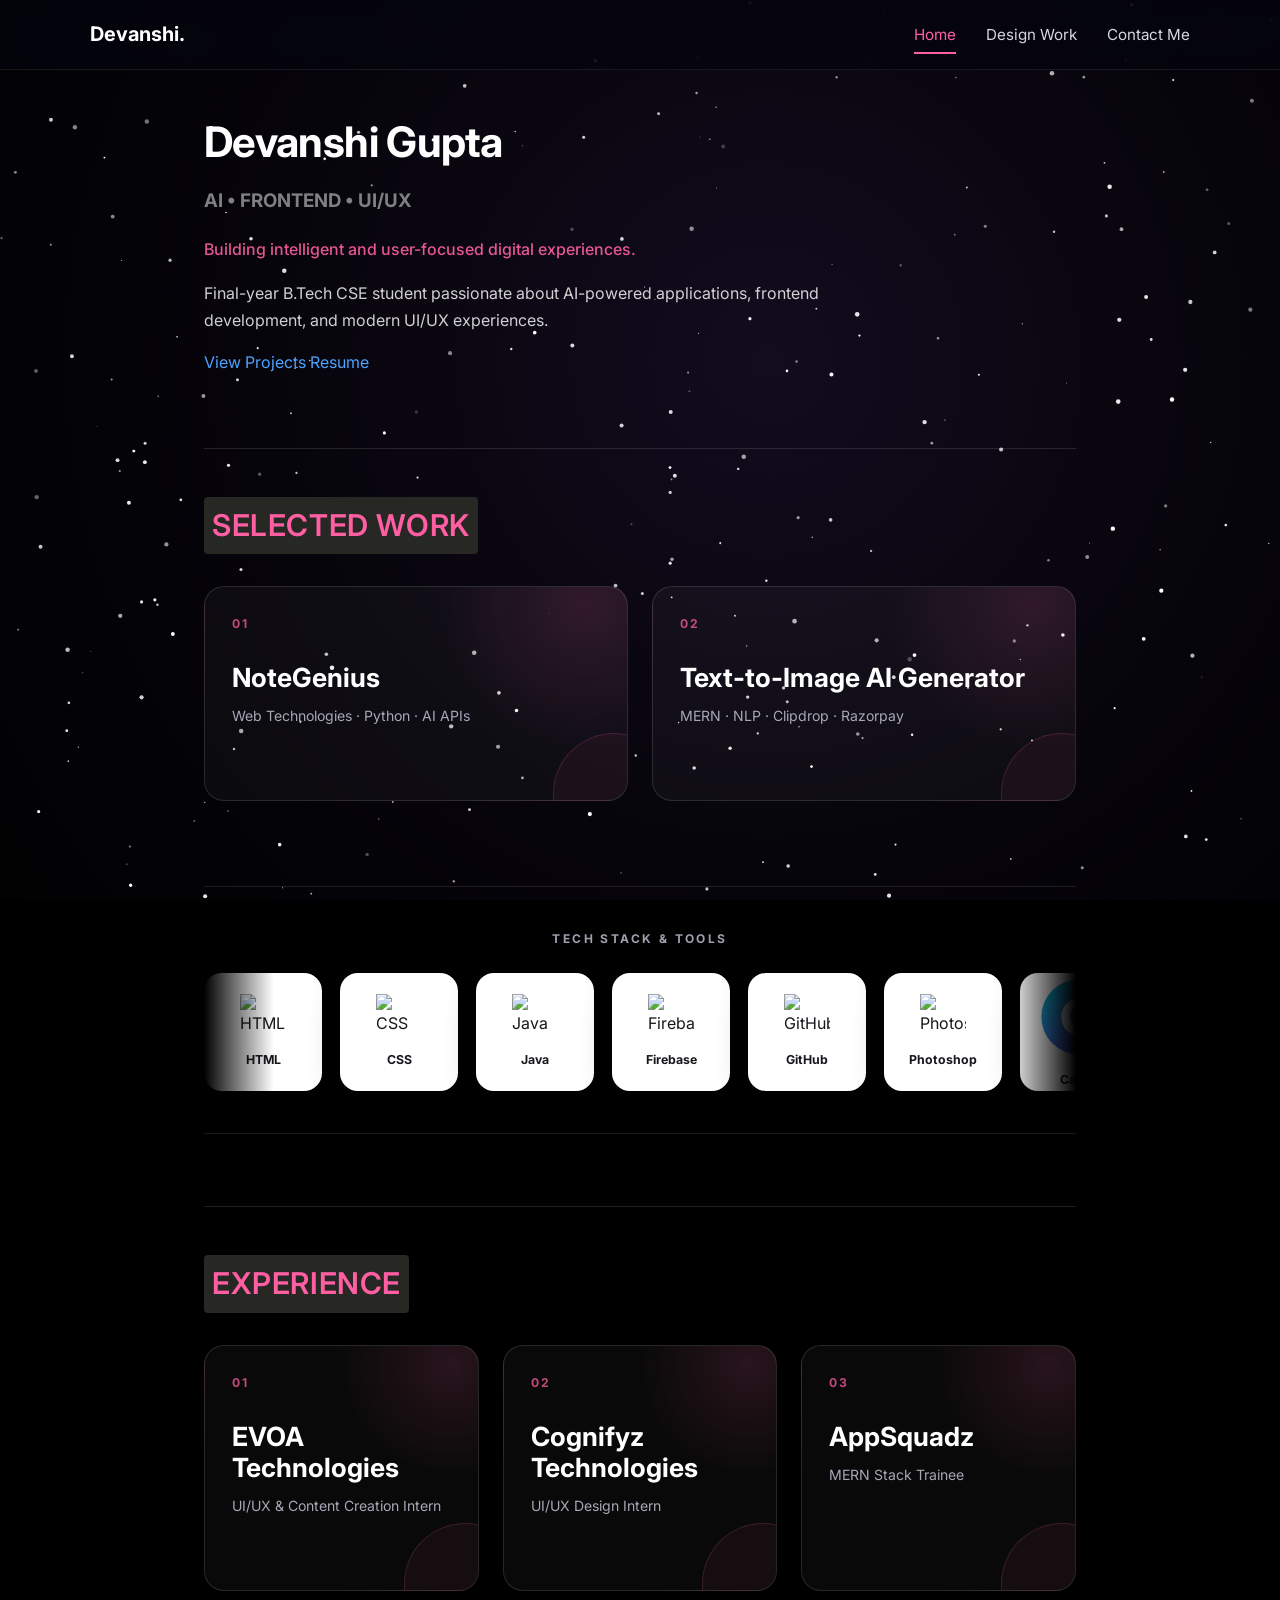
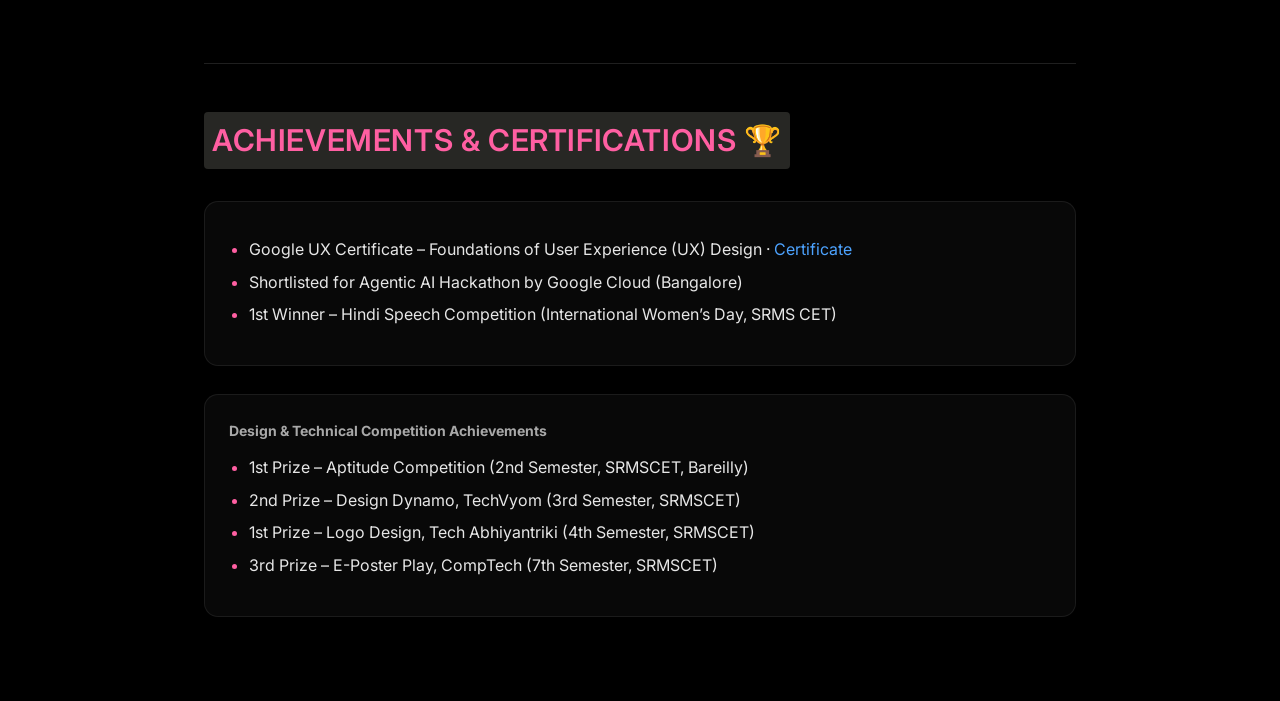
==== commit 320a166a: "Polish homepage UI and fix portfolio layout" ====
--- a/index.html
+++ b/index.html
@@ -92,6 +92,11 @@
               using modern AI APIs.
             </p>
             <p class="meta">Tech Stack: MERN · APIs: NLP, Clipdrop, Razorpay</p>
+            <ul>
+              <li>Converted natural-language prompts into AI-generated images</li>
+              <li>Connected the frontend, backend and image-generation API flow</li>
+              <li>Built a clean prompt-to-result experience with downloadable outputs</li>
+            </ul>
             <a href="https://github.com/DevanshiGupta15/TexttoImg/blob/main/README.md" target="_blank">Readme</a>
           </div>
         </article>
@@ -109,9 +114,9 @@
           <div class="skill-box"><img src="https://cdn.jsdelivr.net/gh/devicons/devicon/icons/firebase/firebase-plain.svg" alt="Firebase"><span>Firebase</span></div>
           <div class="skill-box"><img src="https://cdn.jsdelivr.net/gh/devicons/devicon/icons/github/github-original.svg" alt="GitHub"><span>GitHub</span></div>
           <div class="skill-box"><img src="https://api.iconify.design/logos:adobe-photoshop.svg" alt="Photoshop"><span>Photoshop</span></div>
-          <div class="skill-box"><img src="https://api.iconify.design/logos:canva-icon.svg" alt="Canva"><span>Canva</span></div>
-          <div class="skill-box"><img src="https://api.iconify.design/logos:microsoft-powerpoint.svg" alt="PowerPoint"><span>PowerPoint</span></div>
-          <div class="skill-box"><img src="https://api.iconify.design/logos:microsoft-word.svg" alt="Microsoft Word"><span>Word</span></div>
+          <div class="skill-box"><svg class="skill-logo" viewBox="0 0 48 48" role="img" aria-label="Canva"><defs><linearGradient id="canvaGradient1" x1="0" y1="0" x2="1" y2="1"><stop offset="0" stop-color="#00c4cc"/><stop offset="1" stop-color="#7d2ae8"/></linearGradient></defs><circle cx="24" cy="24" r="21" fill="url(#canvaGradient1)"/><path d="M31.5 16.6c-2-2-4.4-3-7.1-3-5.8 0-10.1 4.4-10.1 10.5 0 6.2 4.2 10.3 10.1 10.3 2.9 0 5.3-1 7.3-3.1l-2.5-2.8c-1.3 1.2-2.7 1.8-4.4 1.8-3.4 0-5.7-2.5-5.7-6.3 0-3.7 2.3-6.3 5.7-6.3 1.6 0 3 .6 4.2 1.7z" fill="#fff"/></svg><span>Canva</span></div>
+          <div class="skill-box"><svg class="skill-logo" viewBox="0 0 48 48" role="img" aria-label="PowerPoint"><rect x="15" y="6" width="27" height="36" rx="3" fill="#d24726"/><path d="M27 10a14 14 0 1 1 0 28V10z" fill="#f3b19b" opacity=".55"/><rect x="6" y="12" width="25" height="24" rx="3" fill="#b7472a"/><path d="M13 18h7.2c4 0 6.3 2.1 6.3 5.5S24.2 29 20.2 29H17v5h-4V18zm4 3.3v4.5h2.8c1.7 0 2.7-.8 2.7-2.3s-1-2.2-2.7-2.2H17z" fill="#fff"/></svg><span>PowerPoint</span></div>
+          <div class="skill-box"><svg class="skill-logo" viewBox="0 0 48 48" role="img" aria-label="Microsoft Word"><rect x="15" y="6" width="27" height="36" rx="3" fill="#2b579a"/><path d="M27 10h11v7H27zM27 20h11v7H27zM27 30h11v7H27z" fill="#5b9bd5"/><rect x="6" y="12" width="25" height="24" rx="3" fill="#24508f"/><path d="M11.5 18h4.2l2.3 10 2.5-10h3.9l2.4 10 2.4-10h4.1l-4.4 16h-4.1l-2.4-9.2L20 34h-4.1z" fill="#fff" transform="scale(.72) translate(4 8)"/></svg><span>Word</span></div>
 
           <div class="skill-box" aria-hidden="true"><img src="https://cdn.jsdelivr.net/gh/devicons/devicon/icons/html5/html5-original.svg" alt=""><span>HTML</span></div>
           <div class="skill-box" aria-hidden="true"><img src="https://cdn.jsdelivr.net/gh/devicons/devicon/icons/css3/css3-original.svg" alt=""><span>CSS</span></div>
@@ -119,9 +124,9 @@
           <div class="skill-box" aria-hidden="true"><img src="https://cdn.jsdelivr.net/gh/devicons/devicon/icons/firebase/firebase-plain.svg" alt=""><span>Firebase</span></div>
           <div class="skill-box" aria-hidden="true"><img src="https://cdn.jsdelivr.net/gh/devicons/devicon/icons/github/github-original.svg" alt=""><span>GitHub</span></div>
           <div class="skill-box" aria-hidden="true"><img src="https://api.iconify.design/logos:adobe-photoshop.svg" alt=""><span>Photoshop</span></div>
-          <div class="skill-box" aria-hidden="true"><img src="https://api.iconify.design/logos:canva-icon.svg" alt=""><span>Canva</span></div>
-          <div class="skill-box" aria-hidden="true"><img src="https://api.iconify.design/logos:microsoft-powerpoint.svg" alt=""><span>PowerPoint</span></div>
-          <div class="skill-box" aria-hidden="true"><img src="https://api.iconify.design/logos:microsoft-word.svg" alt=""><span>Word</span></div>
+          <div class="skill-box" aria-hidden="true"><svg class="skill-logo" viewBox="0 0 48 48" aria-hidden="true"><defs><linearGradient id="canvaGradient2" x1="0" y1="0" x2="1" y2="1"><stop offset="0" stop-color="#00c4cc"/><stop offset="1" stop-color="#7d2ae8"/></linearGradient></defs><circle cx="24" cy="24" r="21" fill="url(#canvaGradient2)"/><path d="M31.5 16.6c-2-2-4.4-3-7.1-3-5.8 0-10.1 4.4-10.1 10.5 0 6.2 4.2 10.3 10.1 10.3 2.9 0 5.3-1 7.3-3.1l-2.5-2.8c-1.3 1.2-2.7 1.8-4.4 1.8-3.4 0-5.7-2.5-5.7-6.3 0-3.7 2.3-6.3 5.7-6.3 1.6 0 3 .6 4.2 1.7z" fill="#fff"/></svg><span>Canva</span></div>
+          <div class="skill-box" aria-hidden="true"><svg class="skill-logo" viewBox="0 0 48 48" aria-hidden="true"><rect x="15" y="6" width="27" height="36" rx="3" fill="#d24726"/><path d="M27 10a14 14 0 1 1 0 28V10z" fill="#f3b19b" opacity=".55"/><rect x="6" y="12" width="25" height="24" rx="3" fill="#b7472a"/><path d="M13 18h7.2c4 0 6.3 2.1 6.3 5.5S24.2 29 20.2 29H17v5h-4V18zm4 3.3v4.5h2.8c1.7 0 2.7-.8 2.7-2.3s-1-2.2-2.7-2.2H17z" fill="#fff"/></svg><span>PowerPoint</span></div>
+          <div class="skill-box" aria-hidden="true"><svg class="skill-logo" viewBox="0 0 48 48" aria-hidden="true"><rect x="15" y="6" width="27" height="36" rx="3" fill="#2b579a"/><path d="M27 10h11v7H27zM27 20h11v7H27zM27 30h11v7H27z" fill="#5b9bd5"/><rect x="6" y="12" width="25" height="24" rx="3" fill="#24508f"/><path d="M11.5 18h4.2l2.3 10 2.5-10h3.9l2.4 10 2.4-10h4.1l-4.4 16h-4.1l-2.4-9.2L20 34h-4.1z" fill="#fff" transform="scale(.72) translate(4 8)"/></svg><span>Word</span></div>
         </div>
       </div>
     </section>
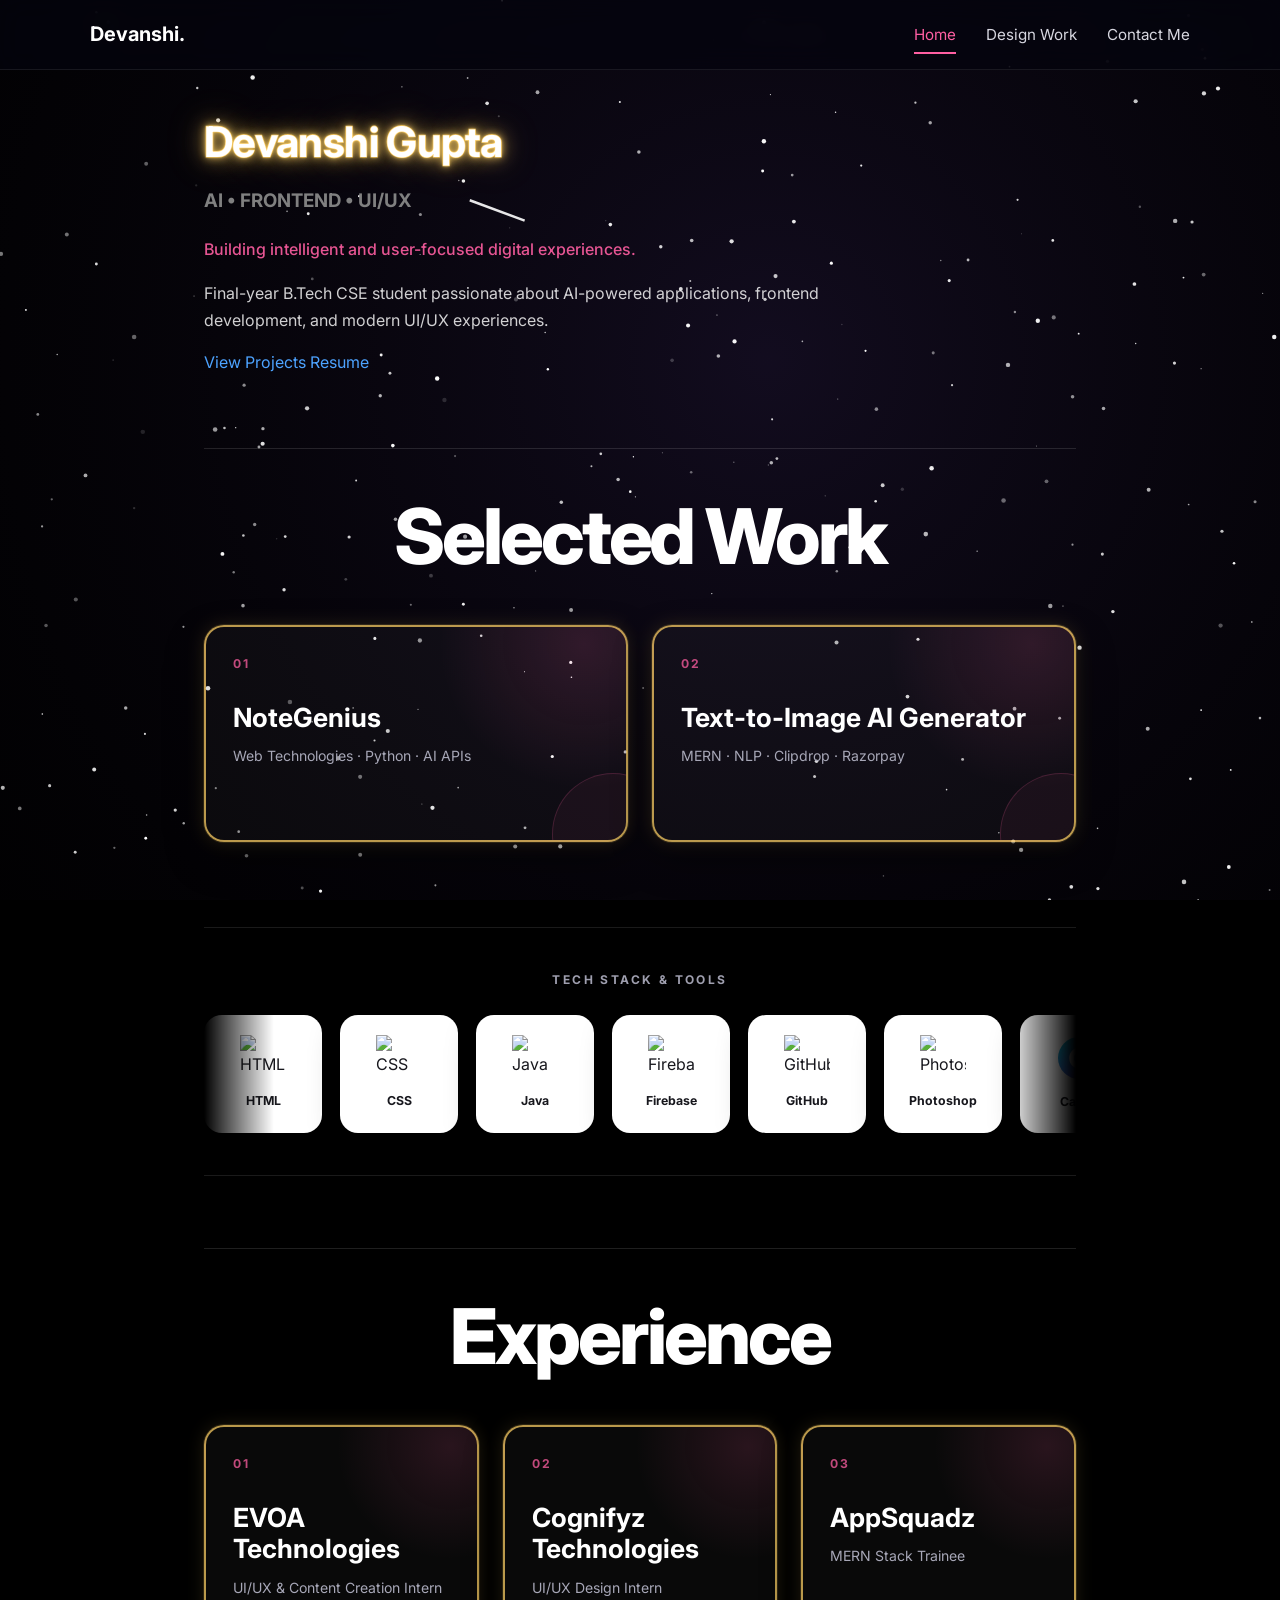
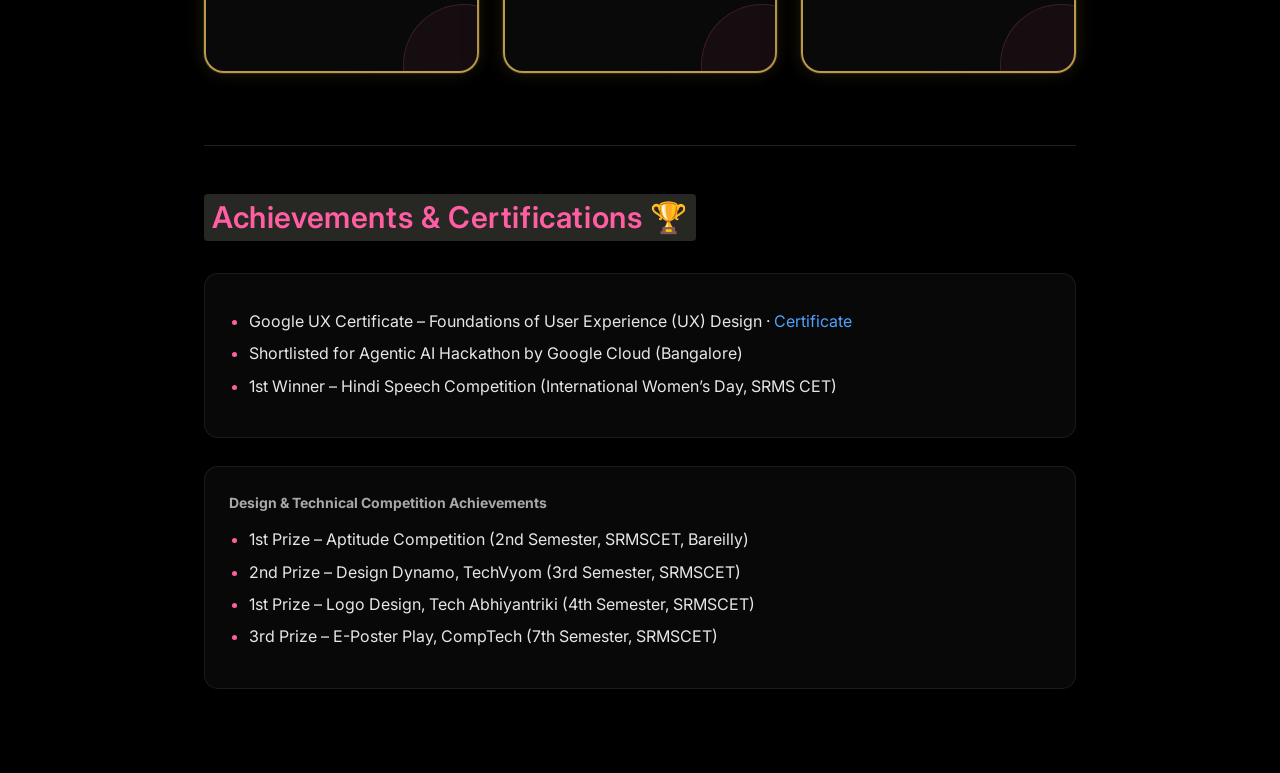
==== commit 97fe465b: "Polish homepage UI and fix portfolio layout again" ====
--- a/index.html
+++ b/index.html
@@ -4,7 +4,7 @@
   <meta charset="UTF-8" />
   <meta name="viewport" content="width=device-width, initial-scale=1.0"/>
   <title>Devanshi Gupta | UI/UX Portfolio</title>
-  <link rel="stylesheet" href="style.css" />
+  <link rel="stylesheet" href="style.css?v=20260722-finalfix" />
   <link href="https://fonts.googleapis.com/css2?family=Inter:wght@400;500;600;700&display=swap" rel="stylesheet">
 
 </head>
@@ -51,7 +51,7 @@
 
     <!-- SELECTED WORK -->
     <section class="section portfolio-section" id="projects">
-      <h2 class="portfolio-heading">SELECTED WORK</h2>
+      <h2 class="portfolio-heading">Selected Work</h2>
 
       <div class="project-grid compact-grid">
         <article class="expand-card project-card" tabindex="0" role="button" aria-label="Open NoteGenius project details">
@@ -133,7 +133,7 @@
 
     <!-- EXPERIENCE -->
     <section class="section portfolio-section" id="experience">
-      <h2 class="portfolio-heading">EXPERIENCE</h2>
+      <h2 class="portfolio-heading">Experience</h2>
 
       <div class="experience-grid compact-grid">
         <article class="expand-card experience-card" tabindex="0" role="button" aria-label="Open EVOA experience details">
--- a/style.css
+++ b/style.css
@@ -1458,4 +1458,121 @@
   .open-hint {
     transition: none;
   }
+}
+
+/* =========================================================
+   FINAL HOMEPAGE VISUAL FIX — keep this block at file end
+========================================================= */
+
+body .hero .hero-card > h1 {
+  color: #ffffff !important;
+  -webkit-text-stroke: 1.2px #ffd166 !important;
+  paint-order: stroke fill;
+  text-shadow:
+    0 0 3px #ffd166,
+    0 0 9px rgba(255, 209, 102, 0.95),
+    0 0 20px rgba(255, 209, 102, 0.65),
+    0 0 38px rgba(255, 209, 102, 0.38) !important;
+}
+
+body main .section.portfolio-section > h2.portfolio-heading {
+  all: unset !important;
+  box-sizing: border-box !important;
+  display: block !important;
+  width: 100% !important;
+  margin: 0 auto 48px !important;
+  padding: 0 !important;
+  color: #ffffff !important;
+  background: transparent !important;
+  border: 0 !important;
+  font-family: Inter, system-ui, -apple-system, BlinkMacSystemFont, sans-serif !important;
+  font-size: clamp(2.6rem, 6vw, 4.8rem) !important;
+  font-weight: 800 !important;
+  line-height: 1.05 !important;
+  letter-spacing: -0.04em !important;
+  text-align: center !important;
+  text-transform: none !important;
+}
+
+body main .section > h2.section-label {
+  all: unset !important;
+  box-sizing: border-box !important;
+  display: inline-flex !important;
+  align-items: center !important;
+  gap: 6px !important;
+  margin: 0 0 32px !important;
+  padding: 4px 8px !important;
+  color: #ff5fa2 !important;
+  background: rgb(39, 39, 36) !important;
+  border-radius: 4px !important;
+  font-family: Inter, system-ui, sans-serif !important;
+  font-size: 30px !important;
+  font-weight: 600 !important;
+  line-height: 1.3 !important;
+  letter-spacing: 0.02em !important;
+  text-transform: none !important;
+}
+
+body main .portfolio-section .expand-card {
+  border: 2px solid rgba(255, 209, 102, 0.72) !important;
+  box-shadow:
+    0 0 0 1px rgba(255, 209, 102, 0.12),
+    0 0 18px rgba(255, 209, 102, 0.13),
+    0 16px 38px rgba(0, 0, 0, 0.48) !important;
+}
+
+body main .portfolio-section .expand-card:hover,
+body main .portfolio-section .expand-card:focus-visible {
+  border-color: #ffd166 !important;
+  box-shadow:
+    0 0 0 1px rgba(255, 209, 102, 0.38),
+    0 0 30px rgba(255, 209, 102, 0.28),
+    0 24px 55px rgba(0, 0, 0, 0.58) !important;
+}
+
+body .detail-modal .modal-card {
+  max-height: 88vh !important;
+  overflow-y: auto !important;
+}
+
+body .detail-modal .modal-content p,
+body .detail-modal .modal-content .meta,
+body .detail-modal .modal-content ul,
+body .detail-modal .modal-content li {
+  display: block !important;
+  visibility: visible !important;
+  opacity: 1 !important;
+  height: auto !important;
+  max-height: none !important;
+  overflow: visible !important;
+}
+
+body .detail-modal .modal-content ul {
+  margin: 17px 0 12px !important;
+  padding-left: 23px !important;
+}
+
+body .detail-modal .modal-content li {
+  display: list-item !important;
+  margin-bottom: 8px !important;
+}
+
+body .skill-box svg.skill-logo {
+  display: block !important;
+  width: 48px !important;
+  height: 48px !important;
+  min-width: 48px !important;
+  opacity: 1 !important;
+  visibility: visible !important;
+}
+
+@media (max-width: 700px) {
+  body main .section.portfolio-section > h2.portfolio-heading {
+    margin-bottom: 34px !important;
+    font-size: clamp(2.35rem, 12vw, 3.25rem) !important;
+  }
+
+  body main .section > h2.section-label {
+    font-size: 24px !important;
+  }
 }
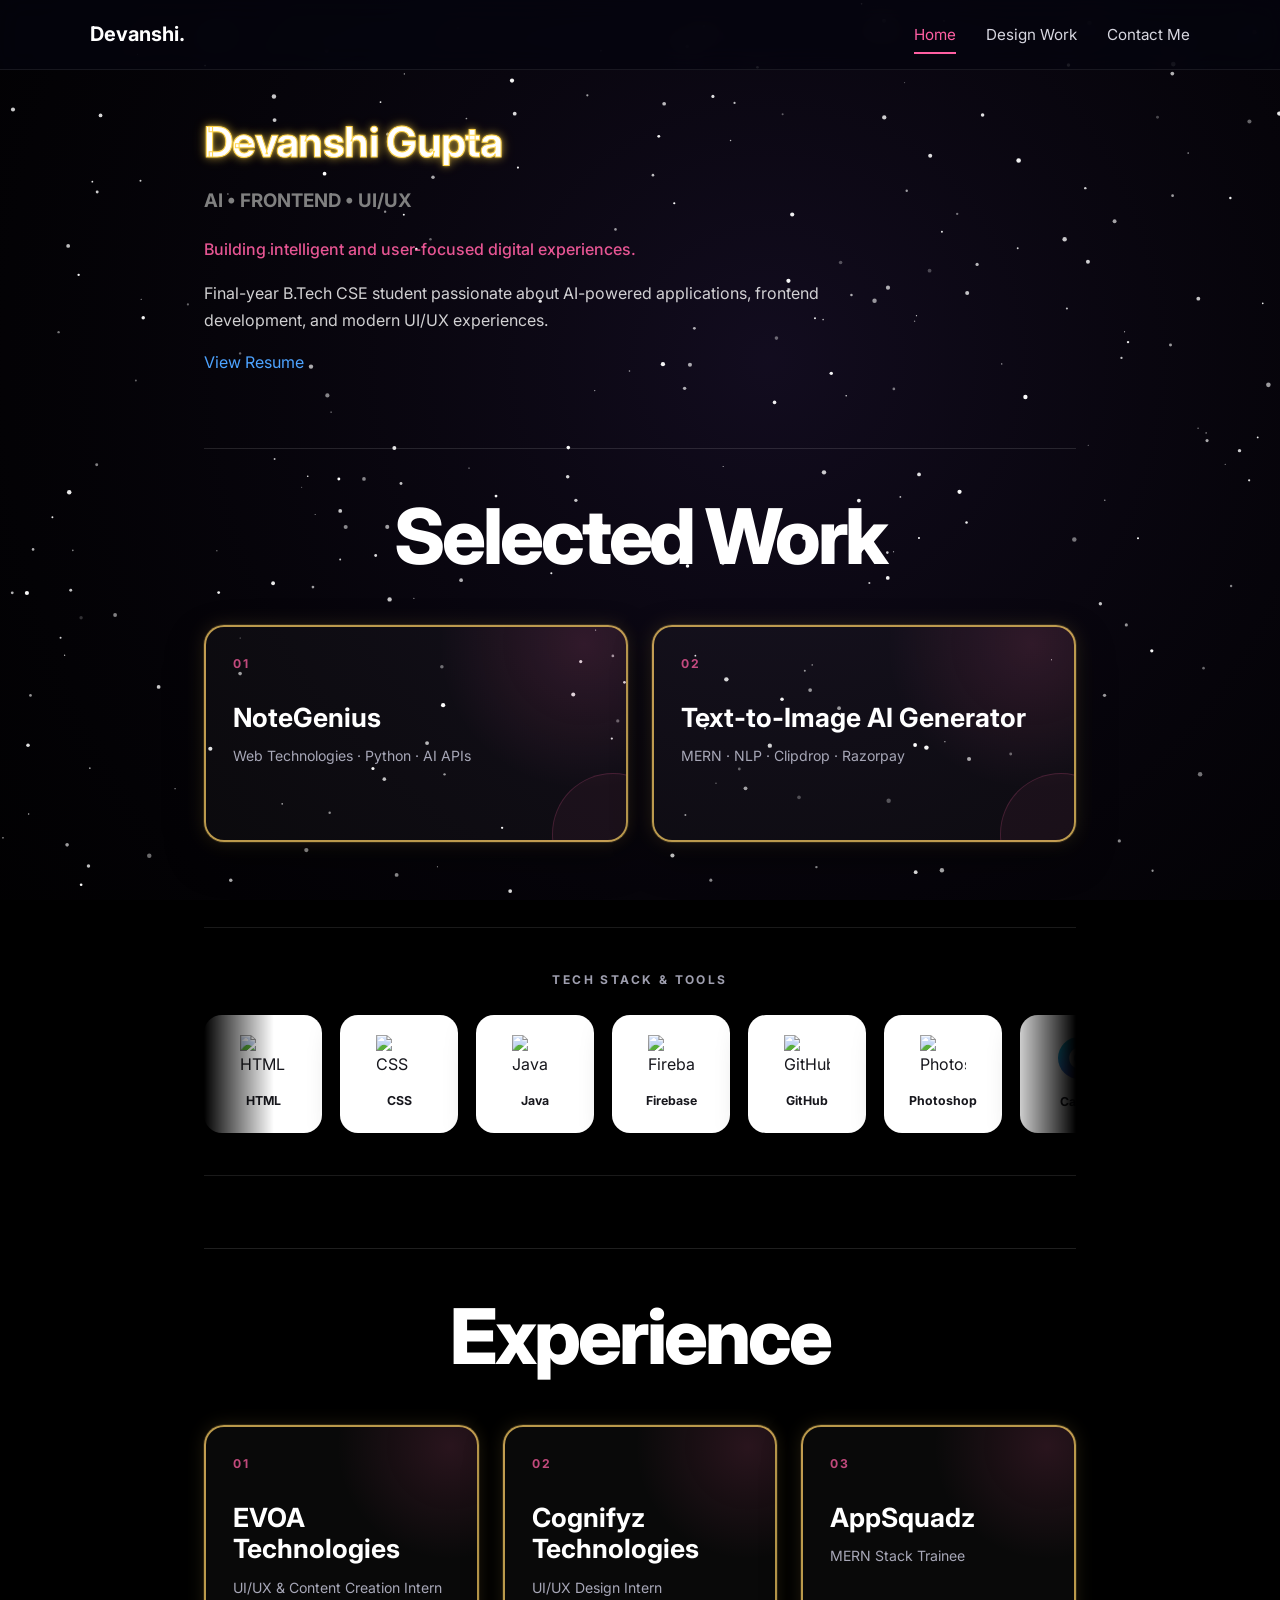
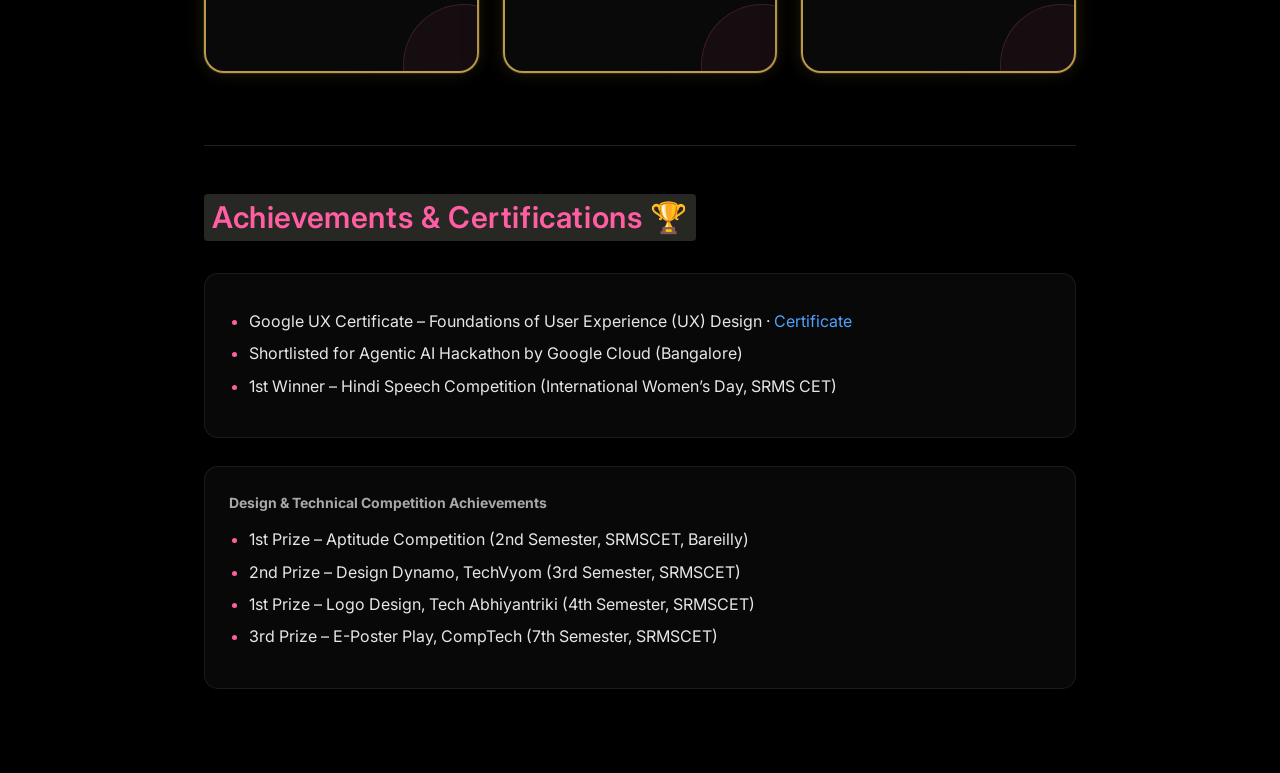
==== commit 1d2a9c95: "resume" ====
--- a/index.html
+++ b/index.html
@@ -40,10 +40,9 @@
     </p>
 
     <div class="hero-buttons">
-      <a href="#projects" class="hero-btn primary-btn">View Projects</a>
-
-      <a href="YOUR_RESUME_LINK" target="_blank" class="hero-btn secondary-btn">
-        Resume
+
+      <a href="assets/resume/Devanshi_Gupta_Resume.pdf" target="_blank" class="hero-btn secondary-btn">
+        View Resume
       </a>
     </div>
   </div>
--- a/style.css
+++ b/style.css
@@ -1464,15 +1464,14 @@
    FINAL HOMEPAGE VISUAL FIX — keep this block at file end
 ========================================================= */
 
-body .hero .hero-card > h1 {
-  color: #ffffff !important;
-  -webkit-text-stroke: 1.2px #ffd166 !important;
-  paint-order: stroke fill;
-  text-shadow:
-    0 0 3px #ffd166,
-    0 0 9px rgba(255, 209, 102, 0.95),
-    0 0 20px rgba(255, 209, 102, 0.65),
-    0 0 38px rgba(255, 209, 102, 0.38) !important;
+body .hero .hero-card > h1{
+    color:#fff !important;
+    -webkit-text-stroke:1px #ffd54a !important;
+
+    text-shadow:
+        0 0 3px rgba(255,213,74,.8),
+        0 0 8px rgba(255,213,74,.55),
+        0 0 14px rgba(255,213,74,.3) !important;
 }
 
 body main .section.portfolio-section > h2.portfolio-heading {
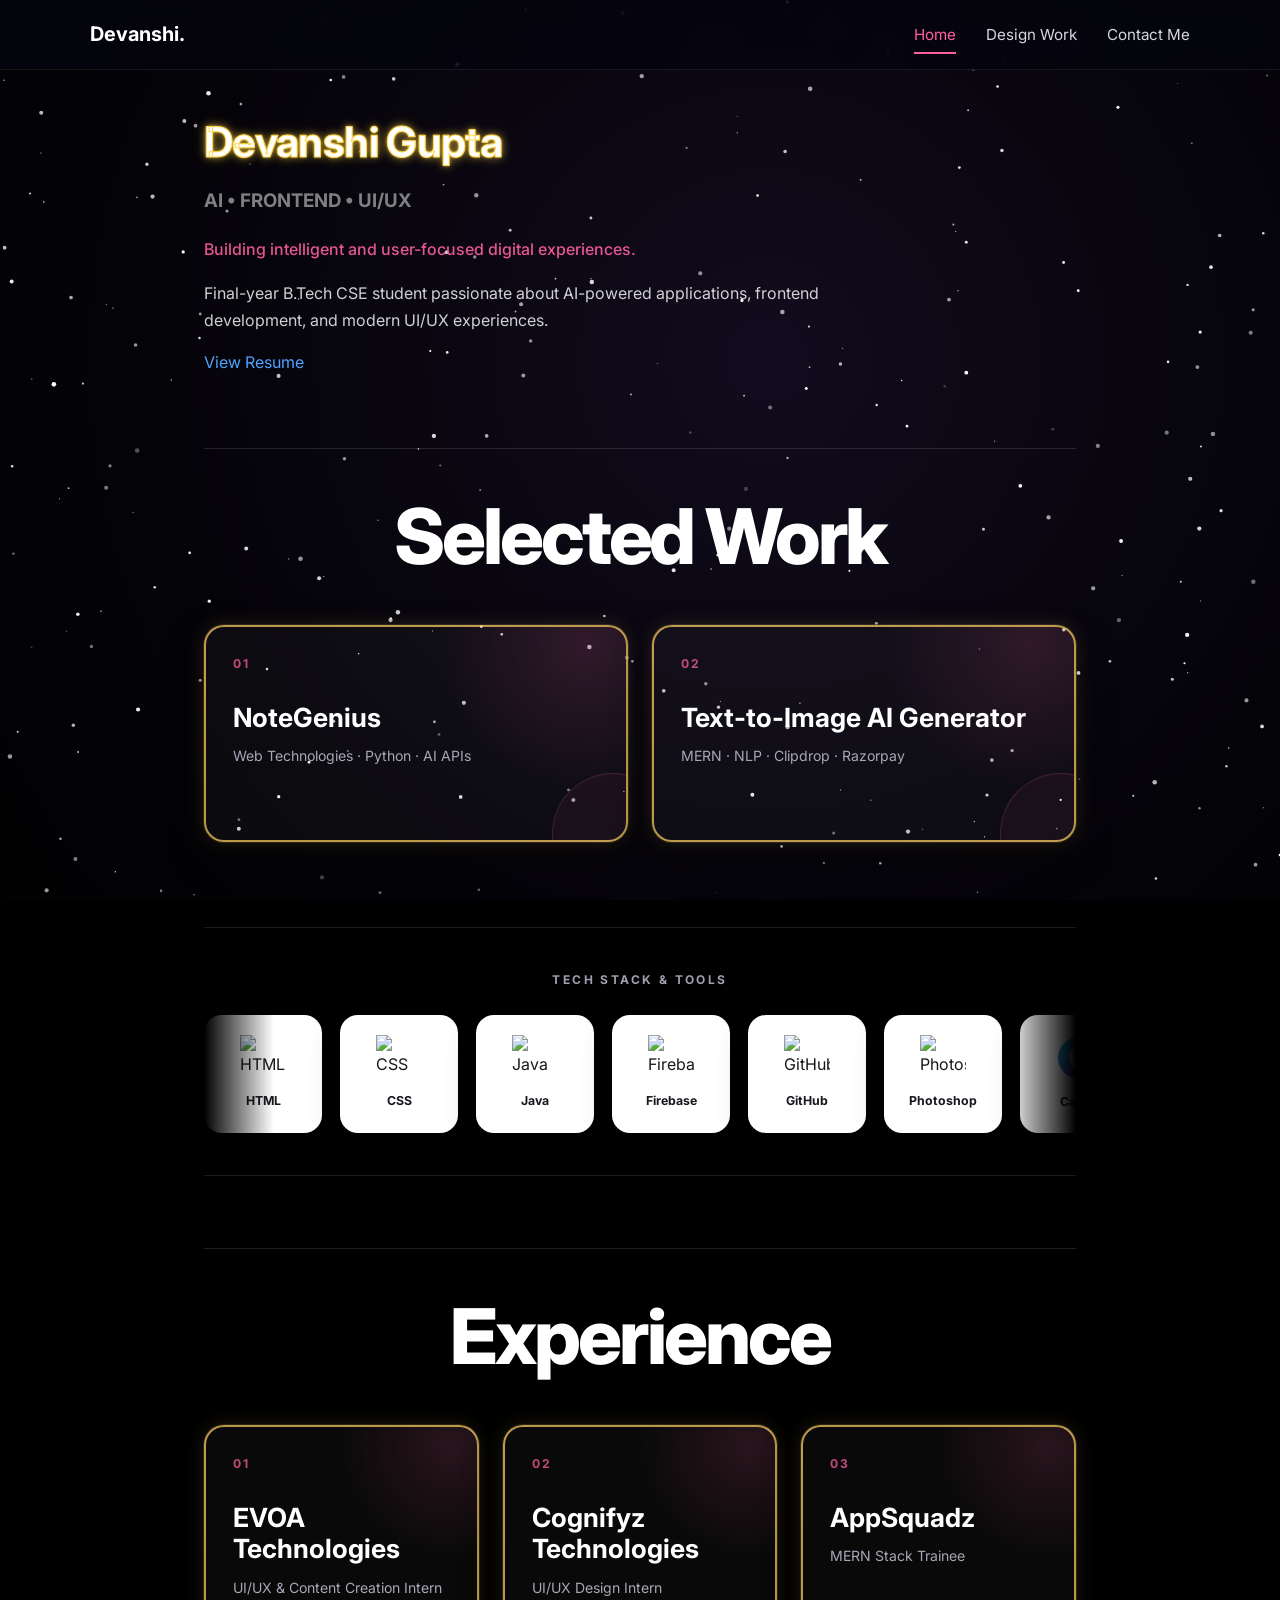
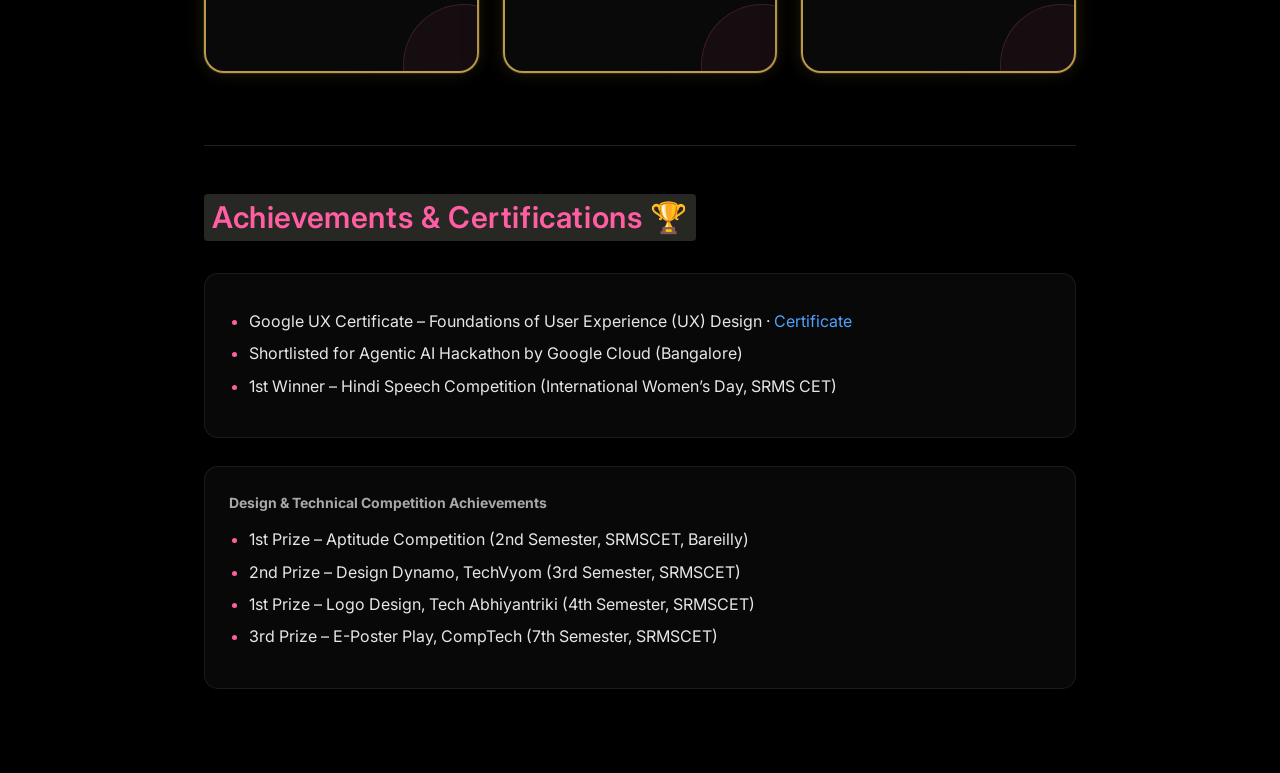
==== commit a3f61e1e: "resume" ====
--- a/index.html
+++ b/index.html
@@ -41,7 +41,7 @@
 
     <div class="hero-buttons">
 
-      <a href="assets/resume/Devanshi_Gupta_Resume.pdf" target="_blank" class="hero-btn secondary-btn">
+      <a href="assets/resume/Devanshi_Gupta_CV.pdf" target="_blank" class="hero-btn secondary-btn">
         View Resume
       </a>
     </div>
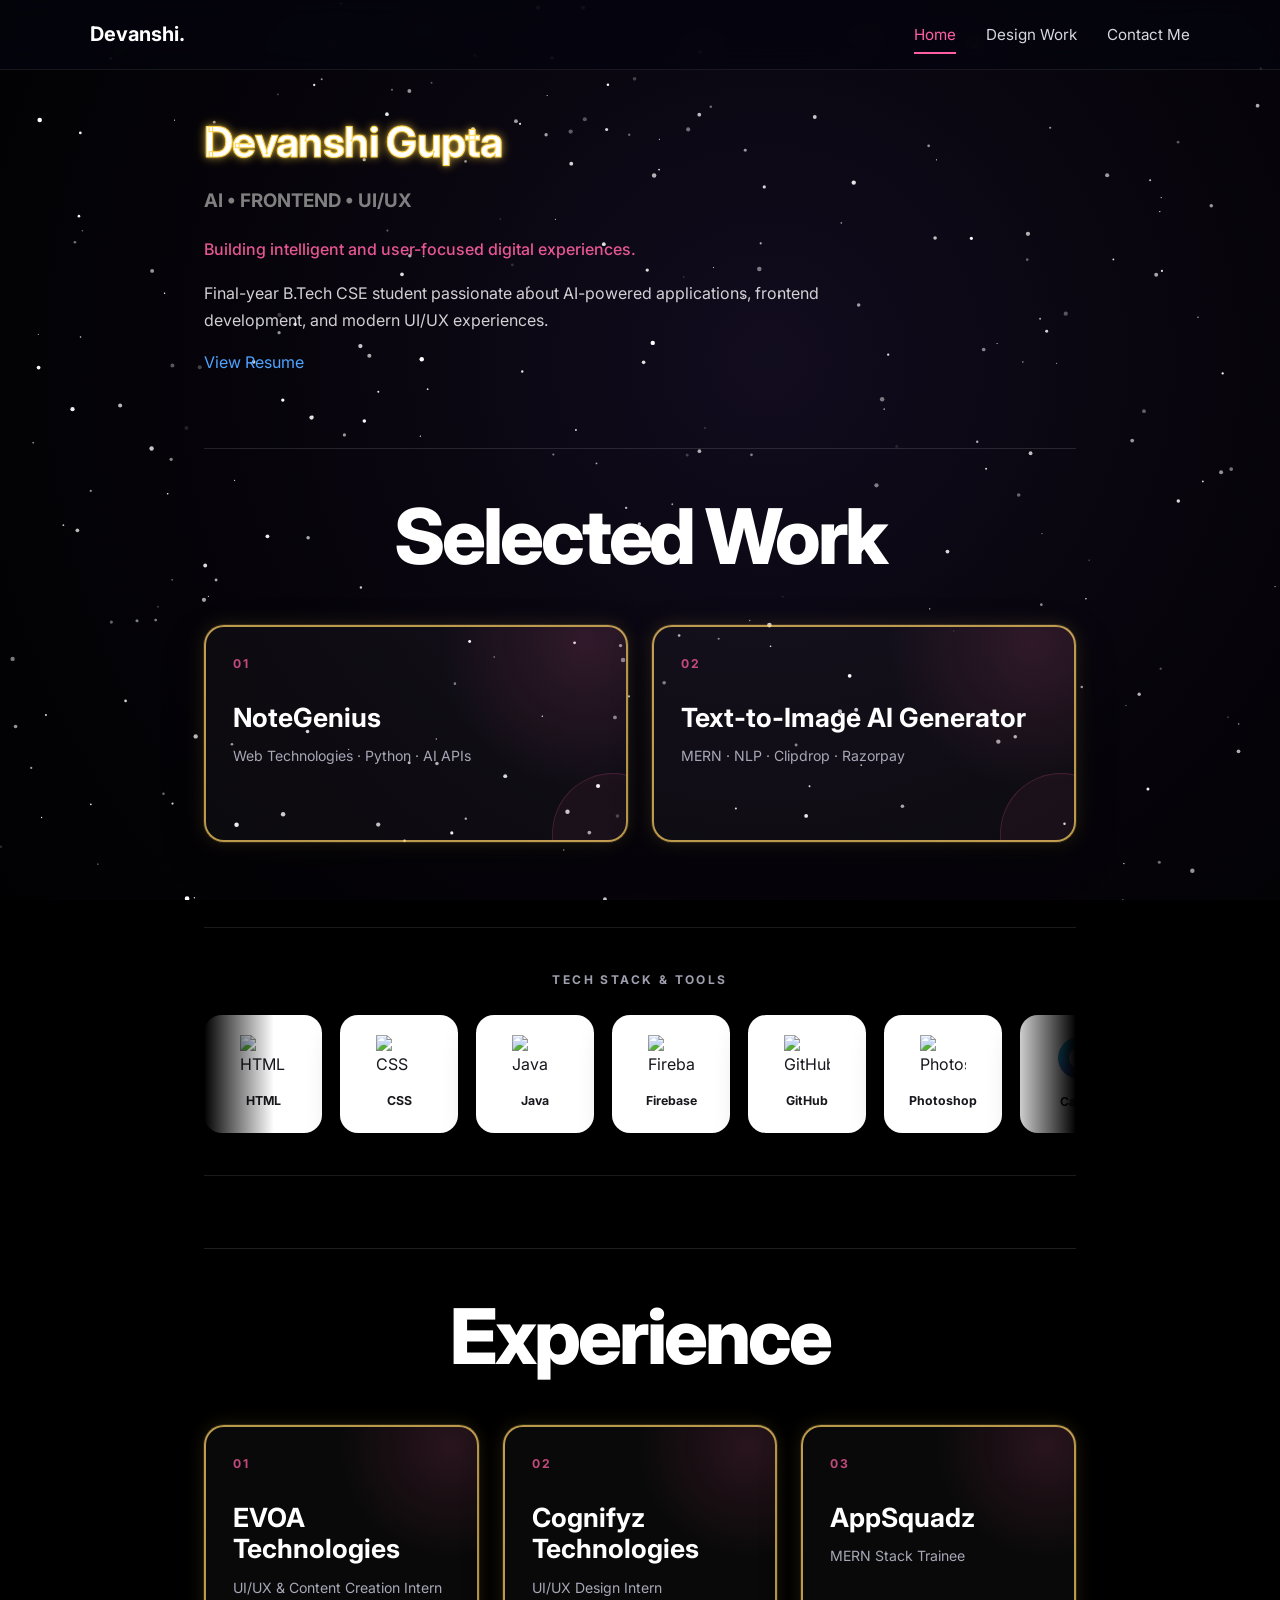
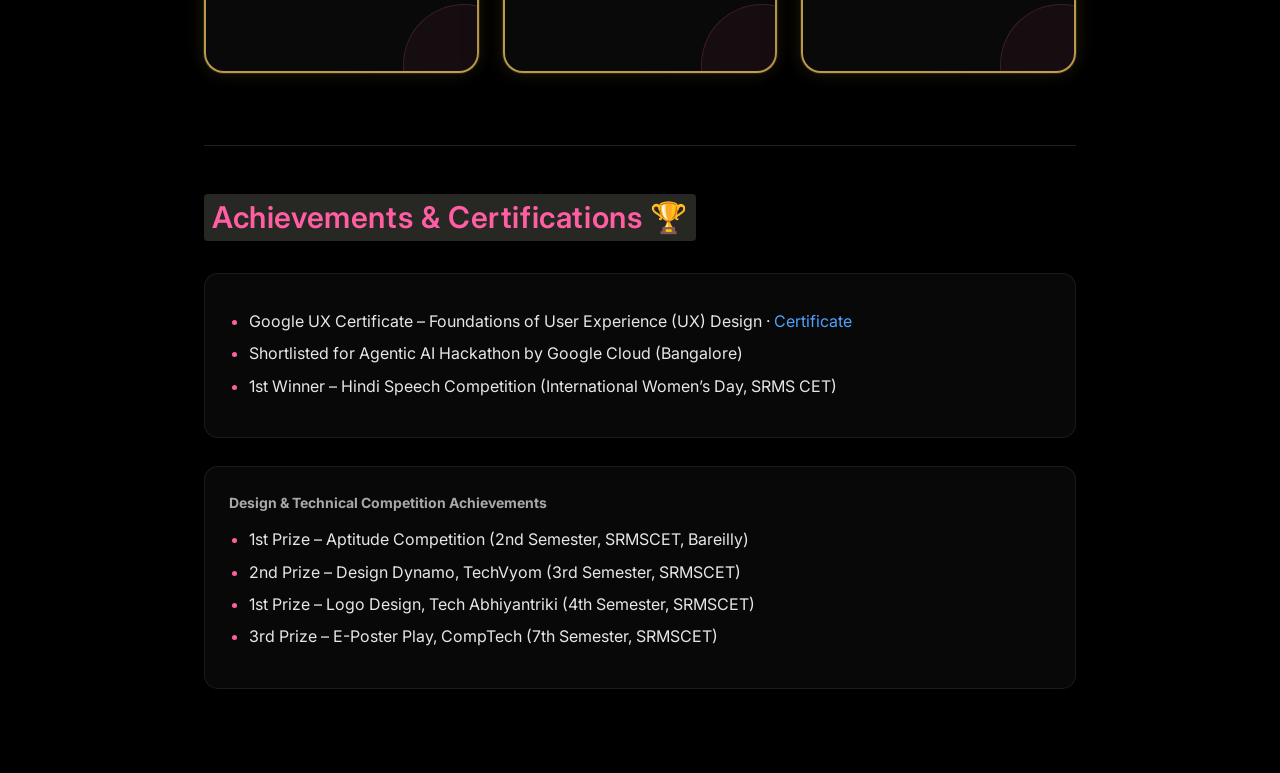
==== commit 1e9ce561: "Add resume PDF" ====
--- a/index.html
+++ b/index.html
@@ -41,7 +41,7 @@
 
     <div class="hero-buttons">
 
-      <a href="assets/resume/Devanshi_Gupta_CV.pdf" target="_blank" class="hero-btn secondary-btn">
+      <a href="assets/resume/Devanshi Gupta CV.pdf" target="_blank" class="hero-btn secondary-btn">
         View Resume
       </a>
     </div>
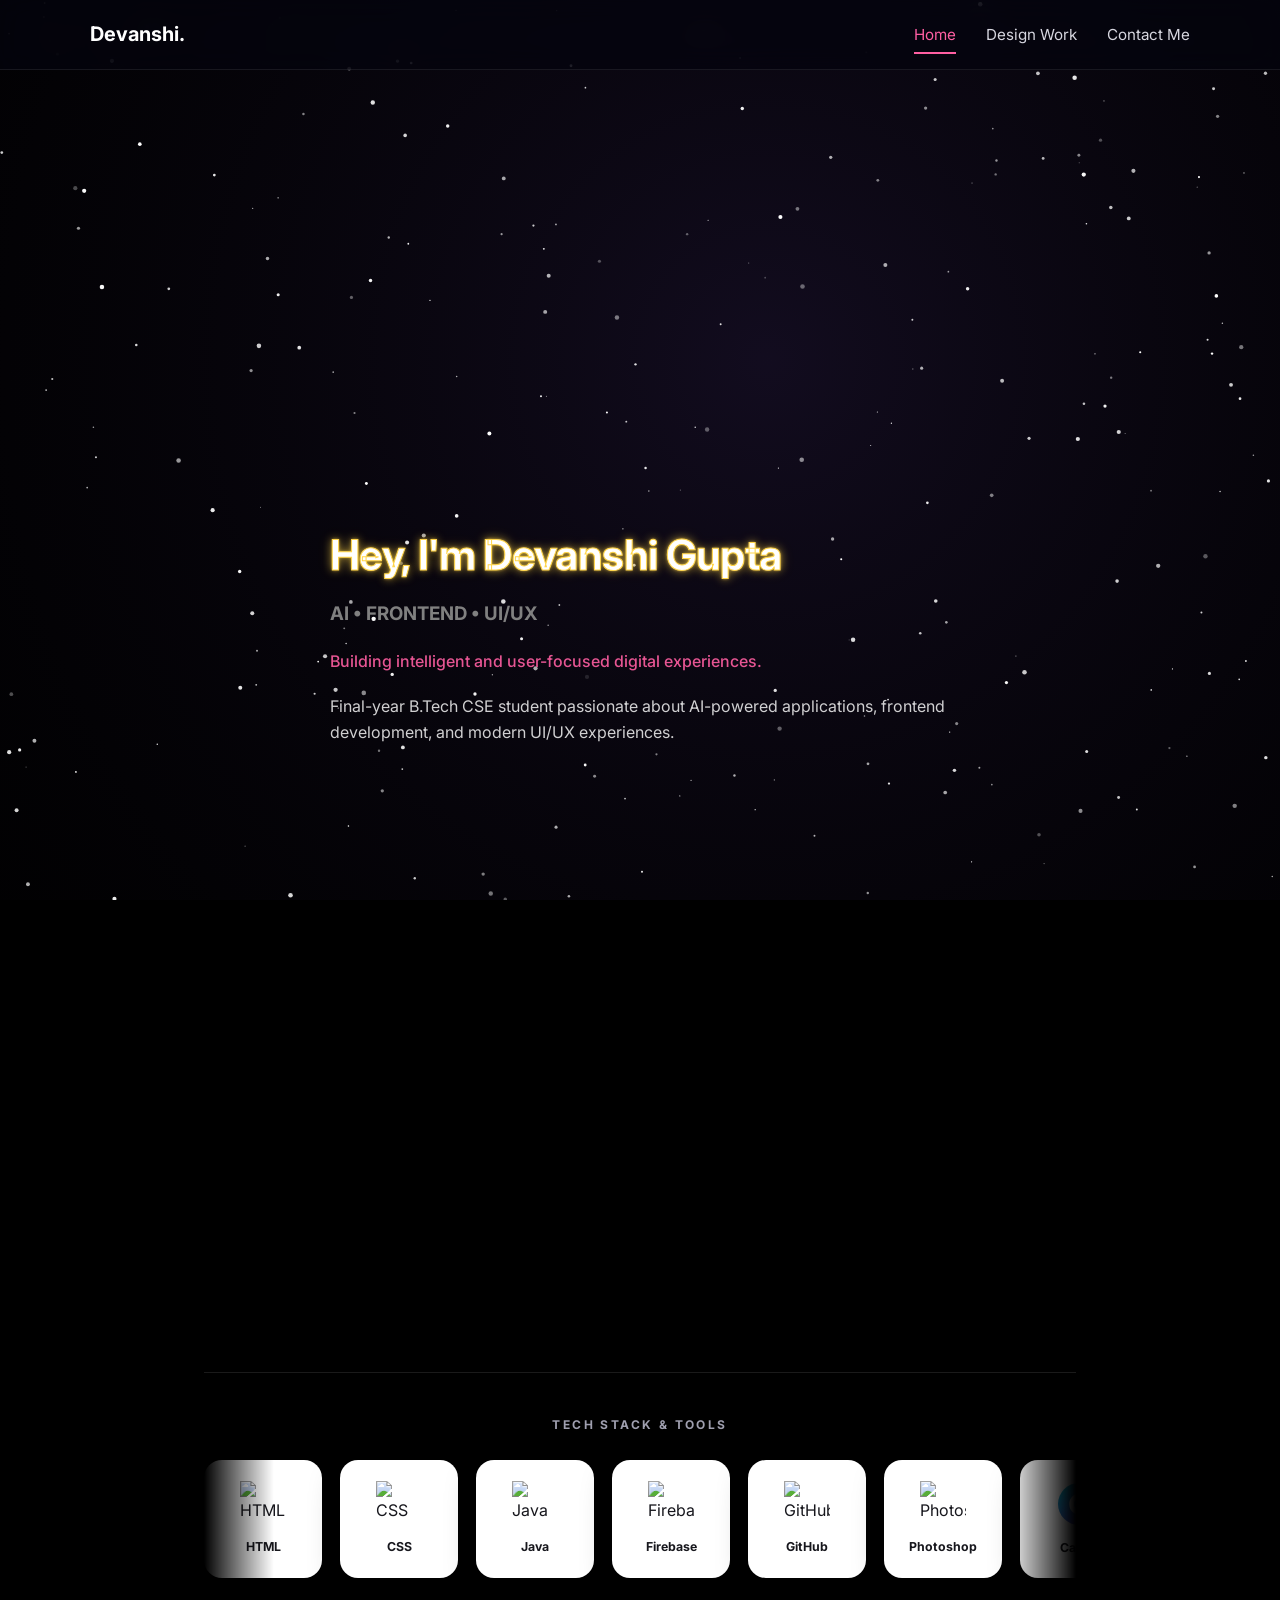
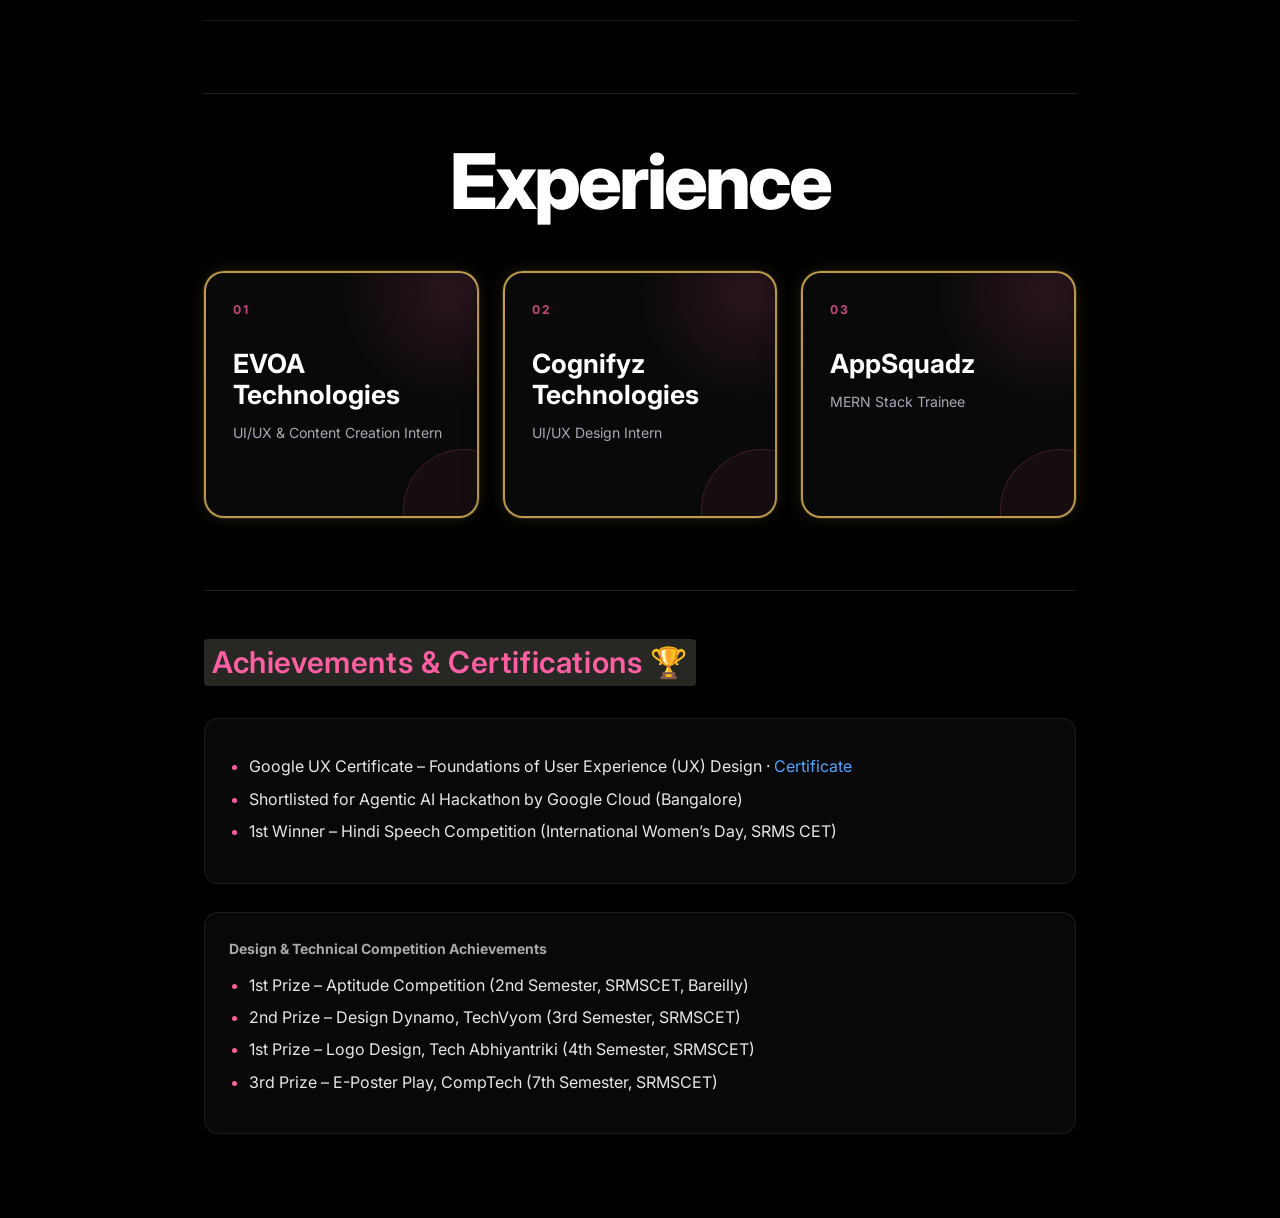
==== commit b5691179: "profile pic" ====
--- a/index.html
+++ b/index.html
@@ -26,30 +26,37 @@
     <section class="hero">
       <div class="hero-glow"></div>
 
-      <div class="hero-card"><br>
-        <h1>Devanshi Gupta</h1>
-        <h3 class="hero-label" style="color: gray;">AI • FRONTEND • UI/UX</h3>
-
-    <p class="tagline">
+      <div class="hero-wrapper">
+
+        <div class="hero-photo">
+          <img src="images/profile.png" alt="Devanshi Gupta">
+        </div>
+
+        <div class="hero-card"> 
+        <h1 id="heroName"></h1>
+        <h3 class="hero-label hero-role" style="color:gray;">AI • FRONTEND • UI/UX</h3>
+
+    <p class="tagline hero-tagline">
       Building intelligent and user-focused digital experiences.
     </p>
 
-    <p class="hero-desc">
+    <p class="hero-desc hero-description">
       Final-year B.Tech CSE student passionate about AI-powered applications,
       frontend development, and modern UI/UX experiences.
     </p>
 
-    <div class="hero-buttons">
+    <div class="hero-buttons hero-buttons-hidden">
 
       <a href="assets/resume/Devanshi Gupta CV.pdf" target="_blank" class="hero-btn secondary-btn">
         View Resume
       </a>
     </div>
+    </div>
   </div>
 </section>
 
     <!-- SELECTED WORK -->
-    <section class="section portfolio-section" id="projects">
+    <section class="section portfolio-section projects-hidden" id="projects">
       <h2 class="portfolio-heading">Selected Work</h2>
 
       <div class="project-grid compact-grid">
@@ -131,7 +138,7 @@
     </section>
 
     <!-- EXPERIENCE -->
-    <section class="section portfolio-section" id="experience">
+    <section class="section portfolio-section experience-hidden" id="experience">
       <h2 class="portfolio-heading">Experience</h2>
 
       <div class="experience-grid compact-grid">
@@ -390,6 +397,120 @@
       closeCard();
     }
   });
+  /* ================= HERO INTRO ANIMATION ================= */
+
+const heroPhoto = document.querySelector(".hero-photo");
+const heroName = document.getElementById("heroName");
+const heroRole = document.querySelector(".hero-role");
+const heroTag = document.querySelector(".hero-tagline");
+const heroDesc = document.querySelector(".hero-description");
+const heroBtns = document.querySelector(".hero-buttons");
+const projects = document.getElementById("projects");
+const experience = document.getElementById("experience");
+
+const fullName = "Hey, I'm Devanshi Gupta";
+
+function typeWriter(element, text, speed = 70, callback = null) {
+    let i = 0;
+    element.innerHTML = "";
+
+    function typing() {
+        if (i < text.length) {
+            element.innerHTML += text.charAt(i);
+            i++;
+            setTimeout(typing, speed);
+        } else if (callback) {
+            callback();
+        }
+    }
+
+    typing();
+}
+
+const firstLoad = !sessionStorage.getItem("heroPlayed");
+
+if (firstLoad) {
+
+    sessionStorage.setItem("heroPlayed", "yes");
+
+    heroPhoto.classList.add("show");
+
+    setTimeout(() => {
+
+        heroPhoto.classList.add("glow");
+
+        typeWriter(heroName, fullName, 65, () => {
+
+            heroRole.style.transition = ".8s";
+            heroRole.style.opacity = "1";
+
+            setTimeout(() => {
+
+                heroTag.style.transition = ".8s";
+                heroTag.style.opacity = "1";
+
+                setTimeout(() => {
+
+                    heroDesc.style.transition = ".8s";
+                    heroDesc.style.opacity = "1";
+
+                    setTimeout(() => {
+
+                        heroBtns.style.transition = ".8s";
+                        heroBtns.style.opacity = "1";
+
+                        setTimeout(() => {
+
+                            projects.classList.remove("projects-hidden");
+                            projects.classList.add("projects-show");
+
+                        }, 400);
+
+                    }, 500);
+
+                }, 400);
+
+            }, 350);
+
+        });
+
+    }, 1100);
+
+}
+else{
+
+    heroPhoto.style.opacity = "1";
+    heroPhoto.style.transform = "translateX(0)";
+    heroName.innerHTML = fullName;
+    heroRole.style.opacity = "1";
+    heroTag.style.opacity = "1";
+    heroDesc.style.opacity = "1";
+    heroBtns.style.opacity = "1";
+    projects.classList.remove("projects-hidden");
+    projects.classList.add("projects-show");
+    experience.classList.remove("experience-hidden");
+    experience.classList.add("experience-show");
+
+}
+
+/* Experience reveal */
+
+let expShown = false;
+
+window.addEventListener("scroll", () => {
+
+    if(expShown) return;
+
+    if(window.scrollY > 250){
+
+        expShown = true;
+
+        experience.classList.remove("experience-hidden");
+        experience.classList.add("experience-show");
+
+    }
+
+});
 
   animate();
 </script>
--- a/style.css
+++ b/style.css
@@ -1574,4 +1574,132 @@
   body main .section > h2.section-label {
     font-size: 24px !important;
   }
+}
+/*================ HERO PHOTO LAYOUT ================*/
+
+.hero-wrapper{
+    display:flex;
+    align-items:center;
+    justify-content:center;
+    gap:70px;
+    flex-wrap:wrap;
+    min-height:85vh;
+}
+
+.hero-photo{
+    width:270px;
+    height:270px;
+    border-radius:50%;
+    overflow:hidden;
+    border:3px solid rgba(255,255,255,.9);
+    box-shadow:
+        0 0 15px rgba(255,255,255,.45),
+        0 0 35px rgba(255,220,120,.18);
+    opacity:0;
+    transform:translateX(-450px);
+}
+
+.hero-photo img{
+    width:100%;
+    height:100%;
+    object-fit:cover;
+    display:block;
+}
+
+.hero-card{
+    max-width:620px;
+}
+
+/*================ LOAD ANIMATIONS ================*/
+
+.hero-photo.show{
+    animation:photoEntry 1.1s ease forwards;
+}
+
+@keyframes photoEntry{
+
+    0%{
+        opacity:0;
+        transform:translateX(-450px);
+    }
+
+    75%{
+        opacity:1;
+        transform:translateX(18px);
+    }
+
+    100%{
+        opacity:1;
+        transform:translateX(0);
+    }
+
+}
+
+@keyframes borderSweep{
+
+    0%{
+        box-shadow:
+        0 0 15px rgba(255,255,255,.45),
+        0 0 30px rgba(255,220,120,.15);
+    }
+
+    50%{
+        box-shadow:
+        0 0 25px rgba(255,255,255,.9),
+        0 0 70px rgba(255,220,120,.55);
+    }
+
+    100%{
+        box-shadow:
+        0 0 15px rgba(255,255,255,.45),
+        0 0 30px rgba(255,220,120,.15);
+    }
+
+}
+
+.hero-photo.glow{
+    animation:
+    borderSweep 1.8s ease;
+}
+
+/*================ INITIAL HIDE ================*/
+
+.hero-role,
+.hero-tagline,
+.hero-description,
+.hero-buttons-hidden{
+    opacity:0;
+}
+
+.projects-hidden,
+.experience-hidden{
+    opacity:0;
+    transform:translateY(80px);
+}
+
+.projects-show,
+.experience-show{
+    opacity:1;
+    transform:translateY(0);
+    transition:1s;
+}
+
+/*================ MOBILE ================*/
+
+@media(max-width:900px){
+
+.hero-wrapper{
+    flex-direction:column;
+    gap:35px;
+}
+
+.hero-photo{
+    width:210px;
+    height:210px;
+}
+
+.hero-card{
+    text-align:center;
+}
+
 }
